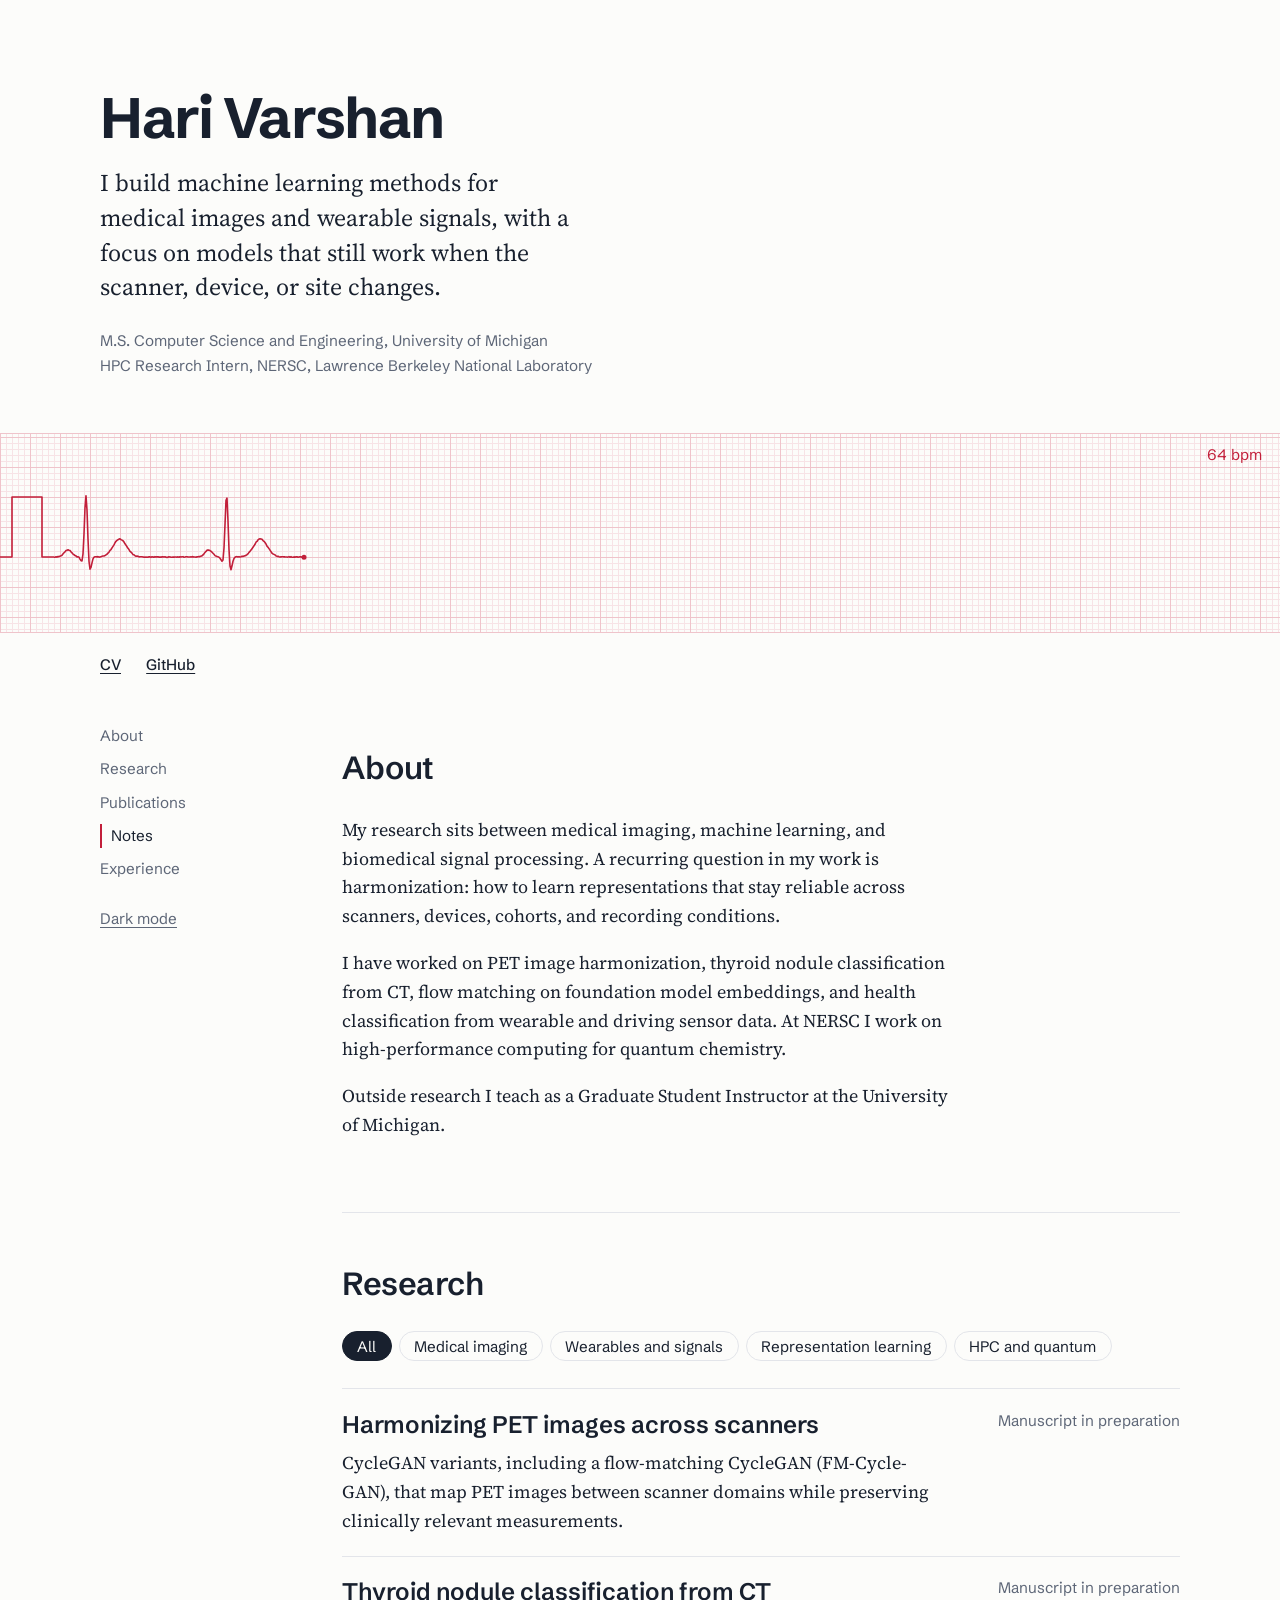
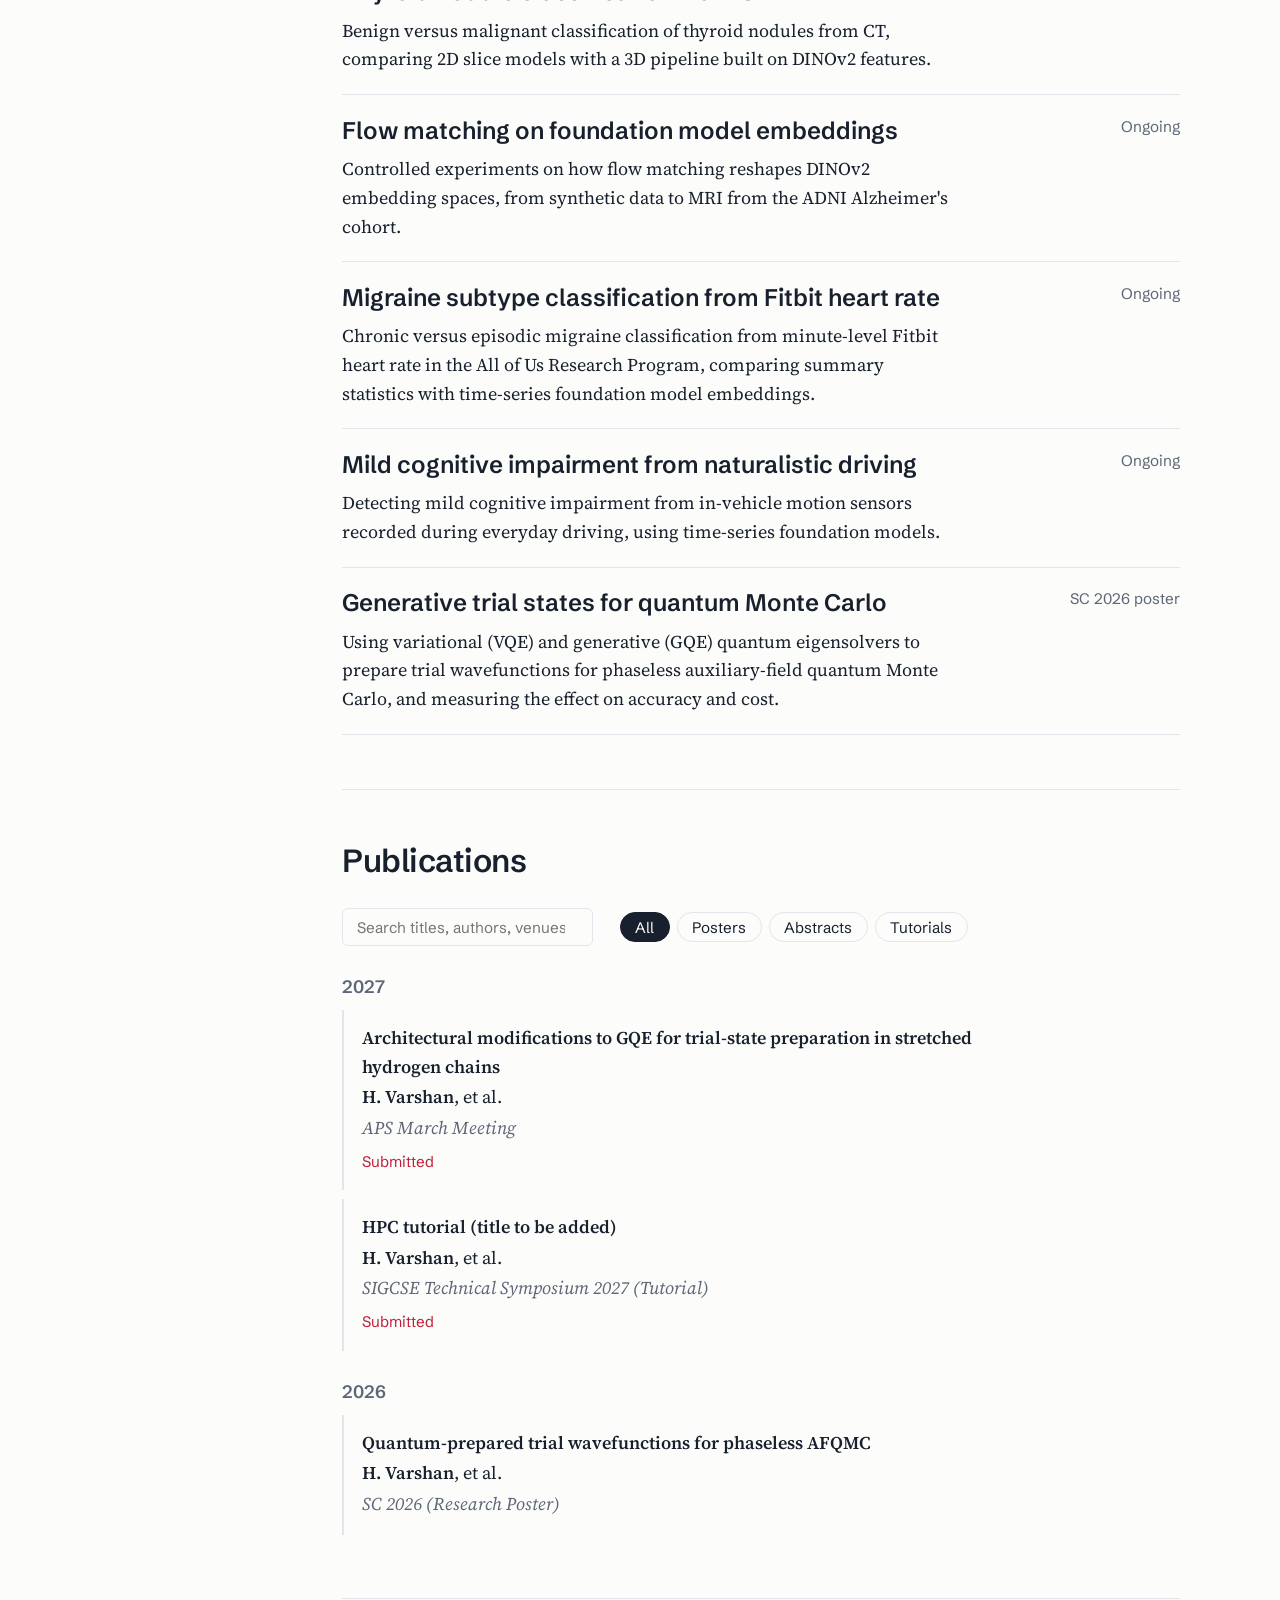
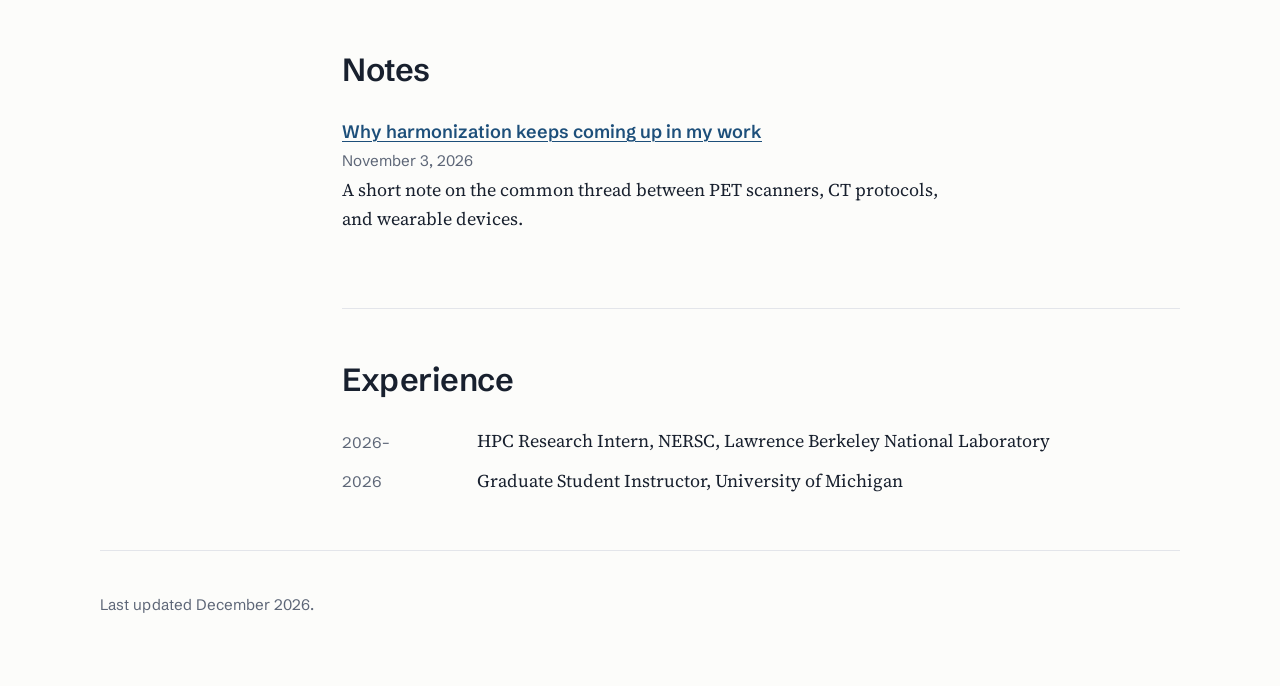
==== index.html @ cac8f606 "Updated the website" ====
<!doctype html>
<html lang="en">
<head>
  <meta charset="utf-8">
  <meta name="viewport" content="width=device-width, initial-scale=1">
  <title>Hari Varshan</title>
  <meta name="description" content="Hari Varshan: machine learning for medical imaging and wearable signals.">
  <meta property="og:title" content="Hari Varshan">
  <meta property="og:description" content="Machine learning for medical imaging and wearable signals.">
  <meta property="og:type" content="website">
  <link rel="icon" href="assets/img/favicon.svg" type="image/svg+xml">
  <link rel="preconnect" href="https://fonts.googleapis.com">
  <link rel="preconnect" href="https://fonts.gstatic.com" crossorigin>
  <link href="https://fonts.googleapis.com/css2?family=Schibsted+Grotesk:wght@400;500;600;700&family=Source+Serif+4:ital,opsz,wght@0,8..60,400;0,8..60,600;1,8..60,400&display=swap" rel="stylesheet">
  <link rel="stylesheet" href="assets/css/style.css">
  <script>
    // Apply saved theme before paint to avoid a flash.
    try { const t = localStorage.getItem("theme"); if (t) document.documentElement.dataset.theme = t; } catch (e) {}
  </script>
</head>
<body>
  <a class="skip" href="#main">Skip to content</a>

  <header class="hero">
    <div class="hero-text wrap">
      <h1 id="name"></h1>
      <p class="tagline" id="tagline"></p>
      <ul class="status" id="status"></ul>
    </div>

    <figure class="strip" aria-label="Animated heart rhythm trace. Move across it to change the rate.">
      <canvas id="ecg"></canvas>
      <figcaption class="strip-readout"><span id="bpm">64</span> bpm</figcaption>
    </figure>

    <nav class="wrap links" id="links" aria-label="Profiles"></nav>
  </header>

  <div class="layout wrap">
    <nav class="toc" aria-label="Sections">
      <ul>
        <li><a href="#about">About</a></li>
        <li><a href="#research">Research</a></li>
        <li><a href="#publications">Publications</a></li>
        <li><a href="#notes">Notes</a></li>
        <li><a href="#experience">Experience</a></li>
      </ul>
      <button class="theme-toggle" id="theme-toggle" type="button">Dark mode</button>
    </nav>

    <main id="main">
      <section id="about">
        <h2>About</h2>
        <div id="about-body" class="prose"></div>
      </section>

      <section id="research">
        <h2>Research</h2>
        <div class="filters" id="theme-filters" role="group" aria-label="Filter projects by theme"></div>
        <ul class="projects" id="projects"></ul>
      </section>

      <section id="publications">
        <h2>Publications</h2>
        <div class="pub-controls">
          <label class="search">
            <span class="visually-hidden">Search publications</span>
            <input type="search" id="pub-search" placeholder="Search titles, authors, venues">
          </label>
          <div class="filters" id="type-filters" role="group" aria-label="Filter by type"></div>
        </div>
        <div id="pubs"></div>
      </section>

      <section id="notes">
        <h2>Notes</h2>
        <ul class="posts" id="posts"></ul>
      </section>

      <section id="experience">
        <h2>Experience</h2>
        <dl class="exp" id="exp"></dl>
      </section>
    </main>
  </div>

  <footer class="wrap foot">
    <p>Last updated <span id="updated"></span>.</p>
  </footer>

  <script src="assets/js/content.js"></script>
  <script src="assets/js/ecg.js"></script>
  <script src="assets/js/main.js"></script>
</body>
</html>
---- assets/css/style.css ----
/* ---------- Tokens ---------- */
:root {
  --paper: #fcfcfa;
  --ink: #18202e;
  --muted: #5d6677;
  --rule: #e3e5ea;
  --grid-minor: #f7e3e6;
  --grid-major: #efc4cb;
  --trace: #c21f3a;
  --link: #1d4f7a;
  --chip-bg: #eef0f4;

  --sans: "Schibsted Grotesk", system-ui, sans-serif;
  --serif: "Source Serif 4", Georgia, serif;

  /* Type scale (perfect fourth, 18px base) */
  --s-1: 0.844rem;
  --s0: 1rem;
  --s1: 1.333rem;
  --s2: 1.777rem;
  --s4: 3.157rem;

  --measure: 68ch;
  color-scheme: light;
}

:root[data-theme="dark"] {
  --paper: #121826;
  --ink: #e6e9f0;
  --muted: #9aa3b5;
  --rule: #273046;
  --grid-minor: #1a2133;
  --grid-major: #2a3450;
  --trace: #ff6b81;
  --link: #8ec5ff;
  --chip-bg: #1e2638;
  color-scheme: dark;
}

@media (prefers-color-scheme: dark) {
  :root:not([data-theme="light"]) {
    --paper: #121826;
    --ink: #e6e9f0;
    --muted: #9aa3b5;
    --rule: #273046;
    --grid-minor: #1a2133;
    --grid-major: #2a3450;
    --trace: #ff6b81;
    --link: #8ec5ff;
    --chip-bg: #1e2638;
    color-scheme: dark;
  }
}

/* ---------- Base ---------- */
*, *::before, *::after { box-sizing: border-box; }
html { font-size: 112.5%; scroll-behavior: smooth; }
@media (prefers-reduced-motion: reduce) { html { scroll-behavior: auto; } }

body {
  margin: 0;
  background: var(--paper);
  color: var(--ink);
  font-family: var(--serif);
  line-height: 1.6;
  -webkit-font-smoothing: antialiased;
}

h1, h2, h3, button, input, .toc, .filters, .meta, .status, .links, .strip-readout, .exp dt, .foot {
  font-family: var(--sans);
}

a { color: var(--link); text-underline-offset: 0.18em; text-decoration-thickness: 1px; }
a:hover { text-decoration-thickness: 2px; }

:focus-visible { outline: 2px solid var(--trace); outline-offset: 3px; border-radius: 2px; }

.wrap { width: min(1080px, 100% - 2.5rem); margin-inline: auto; }

.skip {
  position: absolute; left: -999px; top: 0.5rem;
  background: var(--ink); color: var(--paper); padding: 0.4rem 0.8rem; z-index: 10;
}
.skip:focus { left: 0.5rem; }

.visually-hidden {
  position: absolute; width: 1px; height: 1px; overflow: hidden; clip: rect(0 0 0 0); white-space: nowrap;
}

/* ---------- Hero ---------- */
.hero { padding-top: clamp(2.5rem, 8vw, 5rem); }

.hero h1 {
  font-size: clamp(2.4rem, 7vw, var(--s4));
  font-weight: 700;
  letter-spacing: -0.025em;
  line-height: 1.02;
  margin: 0 0 1rem;
}

.tagline {
  font-size: var(--s1);
  line-height: 1.45;
  max-width: 40ch;
  margin: 0 0 1.25rem;
}

.status {
  list-style: none; padding: 0; margin: 0;
  color: var(--muted); font-size: var(--s-1); line-height: 1.7;
}

.strip {
  position: relative;
  margin: clamp(2rem, 5vw, 3rem) 0 0;
  height: clamp(140px, 22vw, 200px);
  border-block: 1px solid var(--grid-major);
  cursor: ew-resize;
  touch-action: pan-y;
}
.strip canvas { display: block; width: 100%; height: 100%; }

.strip-readout {
  position: absolute; right: 1rem; top: 0.5rem;
  font-size: var(--s-1); color: var(--trace);
  font-variant-numeric: tabular-nums;
}

.links {
  display: flex; flex-wrap: wrap; gap: 0.4rem 1.4rem;
  padding-block: 1.1rem;
  font-size: var(--s-1);
}
.links a { color: var(--ink); font-weight: 500; }

/* ---------- Layout ---------- */
.layout {
  display: grid;
  grid-template-columns: 1fr;
  gap: 2rem;
  padding-top: 1.5rem;
}

@media (min-width: 960px) {
  .layout { grid-template-columns: 170px minmax(0, 1fr); gap: 4rem; }
}

.toc { font-size: var(--s-1); }
.toc ul { list-style: none; padding: 0; margin: 0; display: flex; flex-wrap: wrap; gap: 0.3rem 1.1rem; }
.toc a { color: var(--muted); text-decoration: none; }
.toc a:hover, .toc a[aria-current="true"] { color: var(--ink); }
.toc a[aria-current="true"] { box-shadow: inset 2px 0 0 var(--trace); padding-left: 0.6rem; }

@media (min-width: 960px) {
  .toc { position: sticky; top: 2rem; align-self: start; }
  .toc ul { flex-direction: column; gap: 0.5rem; }
  .toc a { display: block; transition: padding 0.15s; }
}

.theme-toggle {
  margin-top: 1.5rem;
  background: none; border: 0; padding: 0;
  color: var(--muted); font-size: var(--s-1); cursor: pointer;
  text-decoration: underline; text-underline-offset: 0.18em;
}
.theme-toggle:hover { color: var(--ink); }

main { min-width: 0; }

section { padding-block: 1rem 3rem; scroll-margin-top: 1.5rem; }
section + section { border-top: 1px solid var(--rule); padding-top: 2.5rem; }

h2 {
  font-size: var(--s2);
  font-weight: 600;
  letter-spacing: -0.015em;
  margin: 0 0 1.25rem;
}

.prose p { max-width: var(--measure); margin: 0 0 1rem; }

/* ---------- Filters ---------- */
.filters { display: flex; flex-wrap: wrap; gap: 0.4rem; margin-bottom: 1.5rem; }

.filters button {
  font-size: var(--s-1);
  border: 1px solid var(--rule);
  background: transparent;
  color: var(--ink);
  padding: 0.25rem 0.8rem;
  border-radius: 999px;
  cursor: pointer;
}
.filters button[aria-pressed="true"] { background: var(--ink); color: var(--paper); border-color: var(--ink); }
.filters button:hover:not([aria-pressed="true"]) { border-color: var(--muted); }

/* ---------- Projects ---------- */
.projects { list-style: none; padding: 0; margin: 0; }
.projects li { border-top: 1px solid var(--rule); }
.projects li:last-child { border-bottom: 1px solid var(--rule); }
.projects li[hidden] { display: none; }

.project-head {
  all: unset; box-sizing: border-box;
  display: grid; grid-template-columns: 1fr auto; gap: 0.2rem 1.5rem;
  width: 100%; padding: 1.1rem 0; cursor: pointer;
}
.project-head:focus-visible { outline: 2px solid var(--trace); outline-offset: 2px; }
.project-head h3 { font-size: var(--s1); font-weight: 600; margin: 0; line-height: 1.3; }
.project-head .meta { grid-column: 2; grid-row: 1; white-space: nowrap; }
.project-head p { grid-column: 1 / -1; margin: 0.3rem 0 0; max-width: var(--measure); font-family: var(--serif); }

.project-more { padding: 0 0 1.25rem; max-width: var(--measure); color: var(--muted); }
.project-more[hidden] { display: none; }
.project-more p { margin: 0 0 0.5rem; }

.expand-hint { font-family: var(--sans); font-size: var(--s-1); color: var(--muted); }

.meta { font-size: var(--s-1); color: var(--muted); }

@media (max-width: 600px) {
  .project-head { grid-template-columns: 1fr; }
  .project-head .meta { grid-column: 1; grid-row: auto; }
}

/* ---------- Publications ---------- */
.pub-controls { display: flex; flex-wrap: wrap; gap: 1rem 1.5rem; align-items: center; margin-bottom: 1.5rem; }
.pub-controls .filters { margin: 0; }

.search input {
  font-size: var(--s-1);
  width: min(320px, 100%);
  padding: 0.45rem 0.75rem;
  border: 1px solid var(--rule);
  border-radius: 6px;
  background: transparent;
  color: var(--ink);
}

.pub-year { font-size: var(--s0); font-weight: 600; color: var(--muted); margin: 1.5rem 0 0.5rem; }
.pub-year:first-child { margin-top: 0; }

.pub-list { list-style: none; padding: 0; margin: 0; }
.pub { padding: 0.75rem 0 0.9rem 1rem; border-left: 2px solid var(--rule); margin-bottom: 0.5rem; }
.pub[data-type="paper"], .pub[data-type="preprint"] { border-left-color: var(--trace); }

.pub-title { font-weight: 600; margin: 0; max-width: var(--measure); }
.pub-authors { margin: 0.1rem 0 0; max-width: var(--measure); }
.pub-authors strong { font-weight: 600; }
.pub-venue { margin: 0.1rem 0 0; font-style: italic; color: var(--muted); }

.pub-actions { display: flex; flex-wrap: wrap; gap: 0.3rem 1rem; margin-top: 0.4rem; font-family: var(--sans); font-size: var(--s-1); }
.pub-actions button {
  background: none; border: 0; padding: 0; color: var(--link); cursor: pointer; font: inherit;
  text-decoration: underline; text-underline-offset: 0.18em; text-decoration-thickness: 1px;
}
.tag { color: var(--trace); }

.pub-panel { margin-top: 0.6rem; max-width: var(--measure); }
.pub-panel[hidden] { display: none; }
.pub-panel pre {
  font-size: 0.75rem; line-height: 1.5;
  background: var(--chip-bg); padding: 0.8rem 1rem; border-radius: 6px;
  overflow-x: auto; margin: 0 0 0.4rem;
}

.empty { color: var(--muted); font-style: italic; }

/* ---------- Notes ---------- */
.posts { list-style: none; padding: 0; margin: 0; }
.posts li { margin-bottom: 1.1rem; max-width: var(--measure); }
.posts a { font-family: var(--sans); font-weight: 600; font-size: var(--s0); }
.posts p { margin: 0.15rem 0 0; }

/* ---------- Experience ---------- */
.exp { display: grid; grid-template-columns: 6.5rem 1fr; gap: 0.6rem 1rem; margin: 0; }
.exp dt { color: var(--muted); font-size: var(--s-1); padding-top: 0.2rem; font-variant-numeric: tabular-nums; }
.exp dd { margin: 0; }

/* ---------- Footer ---------- */
.foot { border-top: 1px solid var(--rule); padding-block: 1.5rem 3rem; color: var(--muted); font-size: var(--s-1); }

/* ---------- Post page ---------- */
.post-page { padding-block: 3rem 4rem; }
.post-page .back { font-family: var(--sans); font-size: var(--s-1); }
.post-page h1 { font-size: clamp(2rem, 5vw, 2.6rem); letter-spacing: -0.02em; line-height: 1.1; margin: 1.5rem 0 0.4rem; max-width: 24ch; }
.post-body { max-width: var(--measure); margin-top: 2rem; }
.post-body h2 { font-size: var(--s1); margin-top: 2.2rem; }
.post-body img { max-width: 100%; height: auto; }
.post-body pre { background: var(--chip-bg); padding: 1rem; border-radius: 6px; overflow-x: auto; font-size: 0.8rem; }
.post-body code { font-size: 0.88em; }
.post-body blockquote { margin: 1.5rem 0; padding-left: 1rem; border-left: 2px solid var(--trace); color: var(--muted); }
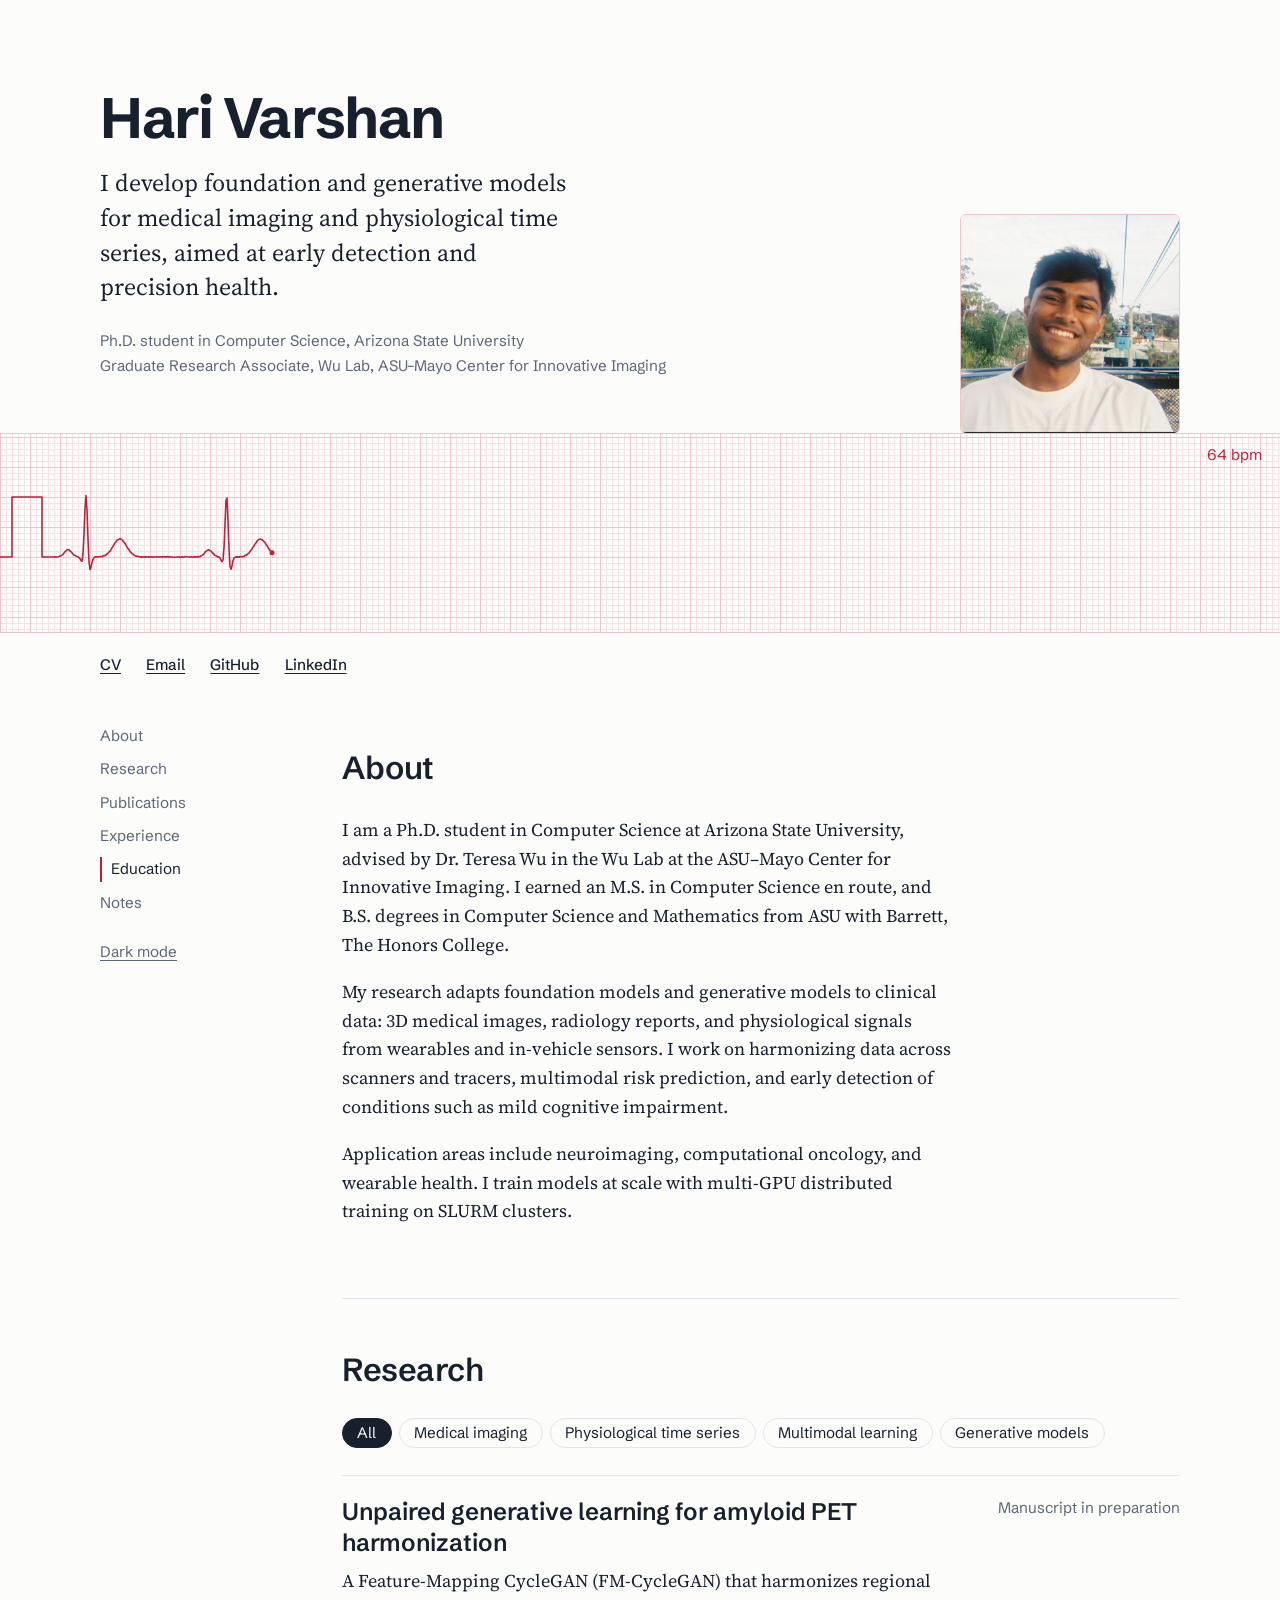
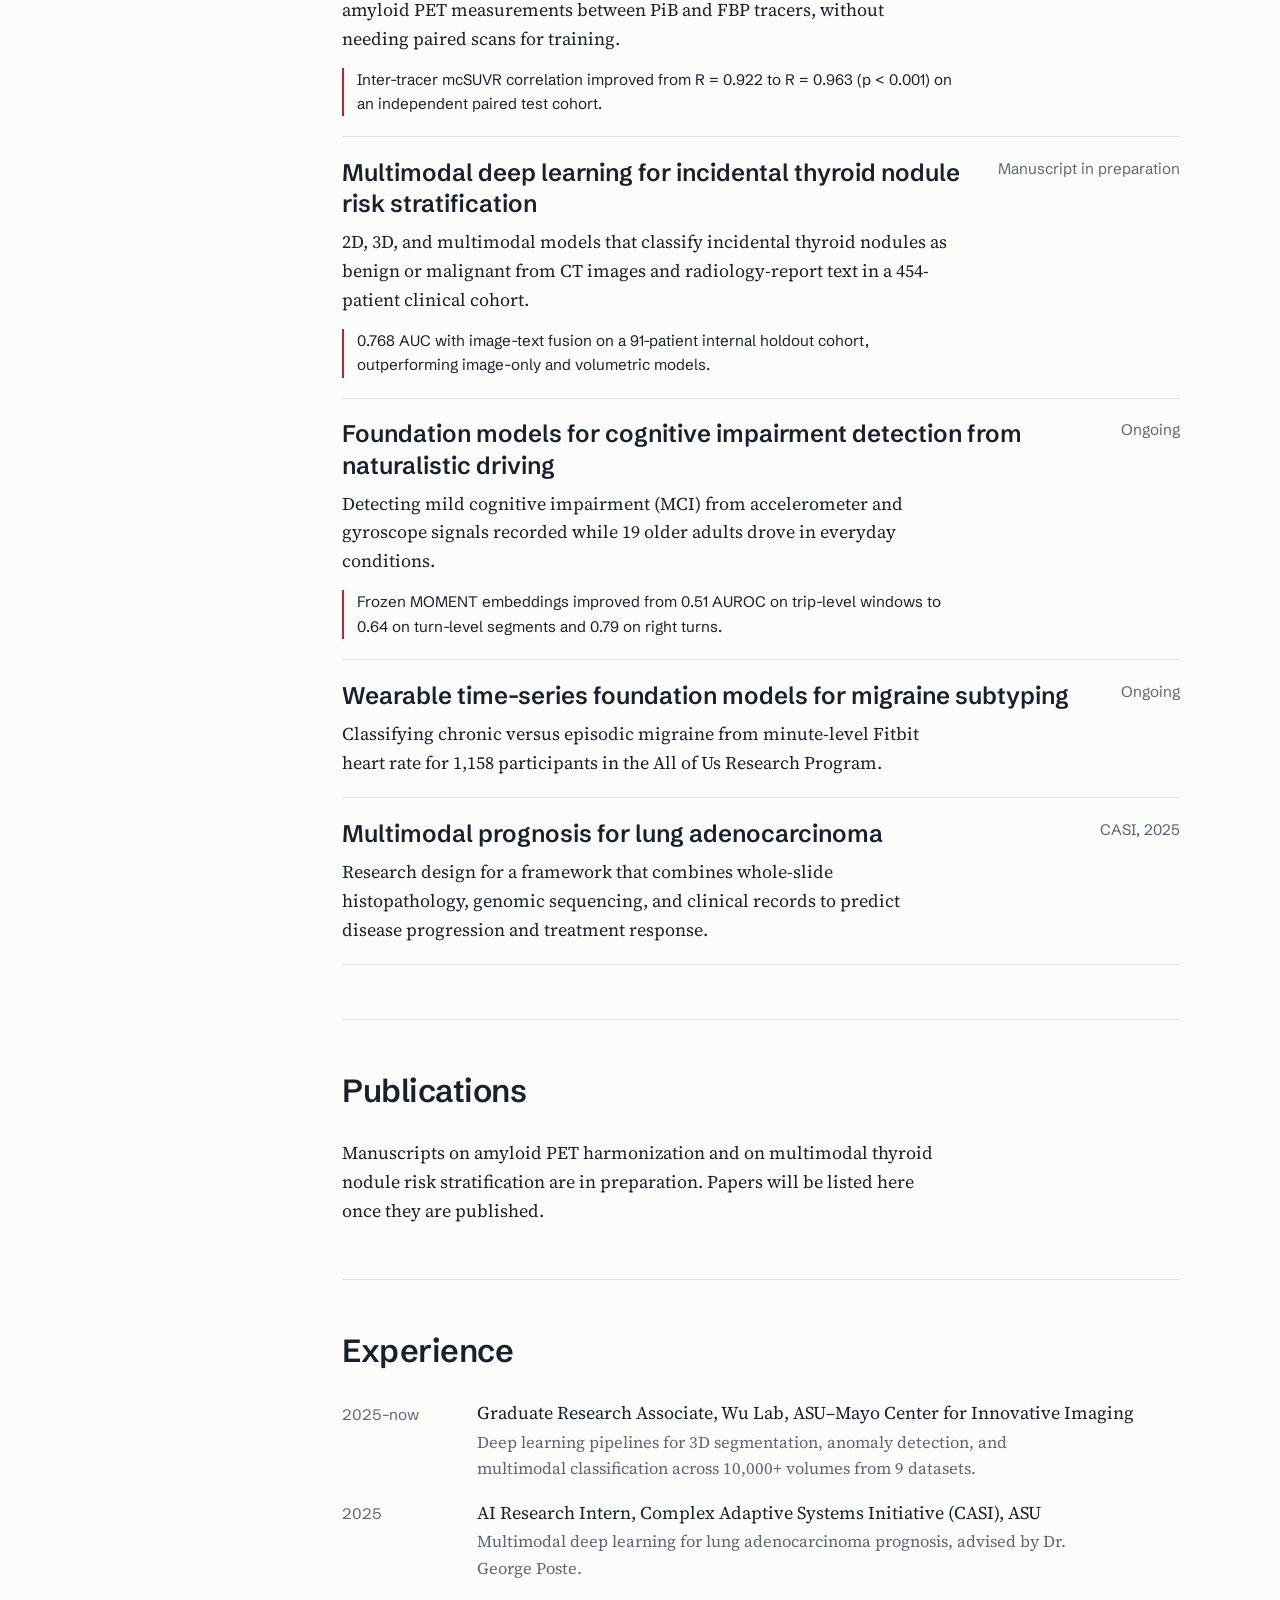
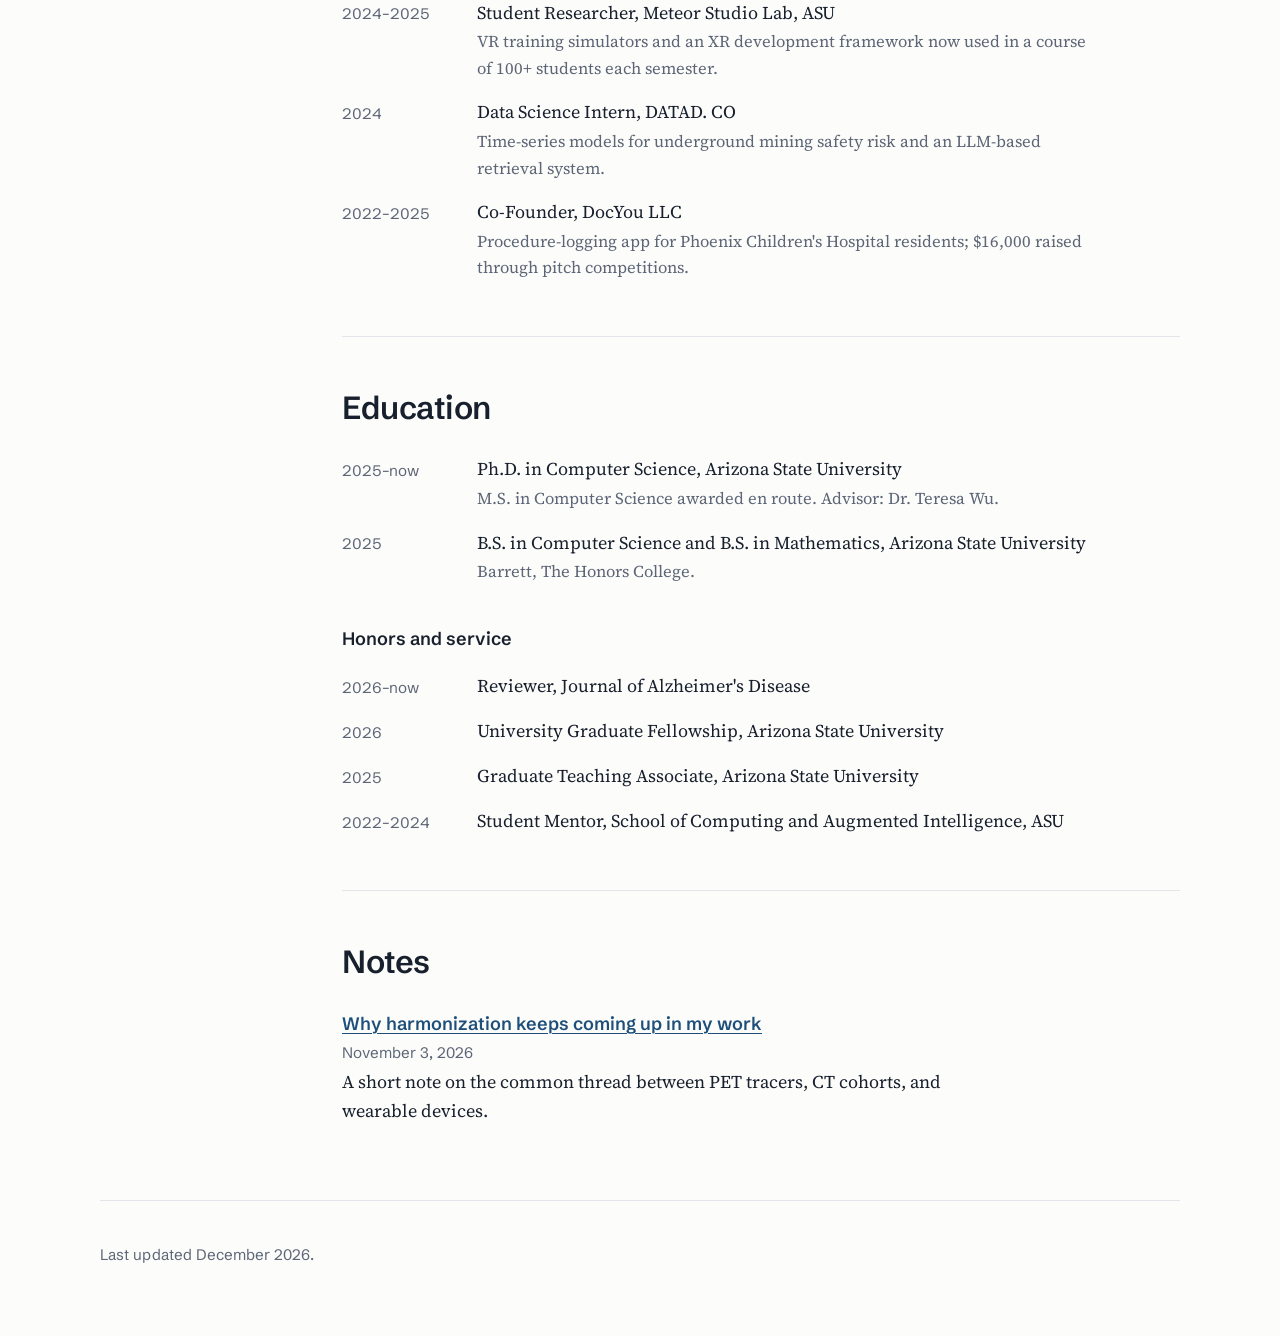
==== commit 7f99484c: "updated the website" ====
--- a/index.html
+++ b/index.html
@@ -4,9 +4,11 @@
   <meta charset="utf-8">
   <meta name="viewport" content="width=device-width, initial-scale=1">
   <title>Hari Varshan</title>
-  <meta name="description" content="Hari Varshan: machine learning for medical imaging and wearable signals.">
+  <meta name="description" content="Hari Varshan, Ph.D. student at Arizona State University: foundation and generative models for medical imaging and physiological time series.">
+  <link rel="canonical" href="https://harivarshan18.github.io/">
   <meta property="og:title" content="Hari Varshan">
-  <meta property="og:description" content="Machine learning for medical imaging and wearable signals.">
+  <meta property="og:description" content="Foundation and generative models for medical imaging and physiological time series.">
+  <meta property="og:image" content="https://harivarshan18.github.io/assets/img/hari.jpg">
   <meta property="og:type" content="website">
   <link rel="icon" href="assets/img/favicon.svg" type="image/svg+xml">
   <link rel="preconnect" href="https://fonts.googleapis.com">
@@ -22,10 +24,13 @@
   <a class="skip" href="#main">Skip to content</a>
 
   <header class="hero">
-    <div class="hero-text wrap">
-      <h1 id="name"></h1>
-      <p class="tagline" id="tagline"></p>
-      <ul class="status" id="status"></ul>
+    <div class="hero-top wrap">
+      <div class="hero-text">
+        <h1 id="name"></h1>
+        <p class="tagline" id="tagline"></p>
+        <ul class="status" id="status"></ul>
+      </div>
+      <img class="portrait" id="portrait" alt="Hari Varshan" width="640" height="640">
     </div>
 
     <figure class="strip" aria-label="Animated heart rhythm trace. Move across it to change the rate.">
@@ -42,8 +47,9 @@
         <li><a href="#about">About</a></li>
         <li><a href="#research">Research</a></li>
         <li><a href="#publications">Publications</a></li>
+        <li><a href="#experience">Experience</a></li>
+        <li><a href="#education">Education</a></li>
         <li><a href="#notes">Notes</a></li>
-        <li><a href="#experience">Experience</a></li>
       </ul>
       <button class="theme-toggle" id="theme-toggle" type="button">Dark mode</button>
     </nav>
@@ -72,14 +78,21 @@
         <div id="pubs"></div>
       </section>
 
+      <section id="experience">
+        <h2>Experience</h2>
+        <dl class="exp" id="exp"></dl>
+      </section>
+
+      <section id="education">
+        <h2>Education</h2>
+        <dl class="exp" id="edu"></dl>
+        <h3 class="sub">Honors and service</h3>
+        <dl class="exp" id="honors"></dl>
+      </section>
+
       <section id="notes">
         <h2>Notes</h2>
         <ul class="posts" id="posts"></ul>
-      </section>
-
-      <section id="experience">
-        <h2>Experience</h2>
-        <dl class="exp" id="exp"></dl>
       </section>
     </main>
   </div>
--- a/assets/css/style.css
+++ b/assets/css/style.css
@@ -136,7 +136,7 @@
 /* ---------- Layout ---------- */
 .layout {
   display: grid;
-  grid-template-columns: 1fr;
+  grid-template-columns: minmax(0, 1fr);
   gap: 2rem;
   padding-top: 1.5rem;
 }
@@ -145,7 +145,7 @@
   .layout { grid-template-columns: 170px minmax(0, 1fr); gap: 4rem; }
 }
 
-.toc { font-size: var(--s-1); }
+.toc { font-size: var(--s-1); min-width: 0; }
 .toc ul { list-style: none; padding: 0; margin: 0; display: flex; flex-wrap: wrap; gap: 0.3rem 1.1rem; }
 .toc a { color: var(--muted); text-decoration: none; }
 .toc a:hover, .toc a[aria-current="true"] { color: var(--ink); }
@@ -290,3 +290,74 @@
 .post-body pre { background: var(--chip-bg); padding: 1rem; border-radius: 6px; overflow-x: auto; font-size: 0.8rem; }
 .post-body code { font-size: 0.88em; }
 .post-body blockquote { margin: 1.5rem 0; padding-left: 1rem; border-left: 2px solid var(--trace); color: var(--muted); }
+
+/* ---------- v2: portrait, results, timelines ---------- */
+.hero-top {
+  display: grid;
+  grid-template-columns: minmax(0, 1fr) auto;
+  gap: 2rem 3rem;
+  align-items: end;
+}
+.portrait {
+  width: clamp(150px, 18vw, 220px);
+  height: auto;
+  aspect-ratio: 1;
+  object-fit: cover;
+  border-radius: 6px;
+  /* sits on the strip's grid like a photo clipped to a chart */
+  margin-bottom: calc(-1 * clamp(2rem, 5vw, 3rem) - 1px);
+  position: relative;
+  z-index: 1;
+  border: 1px solid var(--grid-major);
+}
+
+.project-head .result {
+  font-family: var(--sans);
+  font-size: var(--s-1);
+  color: var(--ink);
+  padding-left: 0.7rem;
+  border-left: 2px solid var(--trace);
+  margin-top: 0.6rem;
+}
+
+.in-prep { max-width: var(--measure); margin: 0; }
+
+h3.sub { font-size: var(--s0); font-weight: 600; margin: 2.2rem 0 1rem; }
+
+.exp { grid-template-columns: 6.5rem minmax(0, 1fr); gap: 0.9rem 1rem; }
+.exp-what { display: block; }
+.exp-detail { display: block; color: var(--muted); font-size: 0.92em; margin-top: 0.1rem; max-width: var(--measure); }
+
+/* ---------- Phones ---------- */
+@media (max-width: 640px) {
+  .hero-top { grid-template-columns: 1fr; gap: 1.25rem; }
+  .portrait { order: -1; width: 112px; margin-bottom: 0; }
+  .hero .tagline { font-size: 1.15rem; }
+  .strip { margin-top: 1.75rem; }
+  .strip-readout { right: 0.75rem; }
+
+  .links { gap: 0.4rem 1.2rem; }
+  .links a { padding-block: 0.35rem; }
+
+  /* section menu becomes a sticky, swipeable bar */
+  .layout { padding-top: 0; gap: 1rem; }
+  .toc {
+    position: sticky; top: 0; z-index: 5;
+    margin-inline: -1.25rem; padding: 0 1.25rem;
+    background: var(--paper);
+    border-bottom: 1px solid var(--rule);
+    display: flex; align-items: center; gap: 1rem;
+  }
+  .toc ul { flex-wrap: nowrap; overflow-x: auto; gap: 1.1rem; scrollbar-width: none; flex: 1; }
+  .toc ul::-webkit-scrollbar { display: none; }
+  .toc a { display: block; padding: 0.75rem 0; white-space: nowrap; }
+  .toc a[aria-current="true"] { box-shadow: inset 0 -2px 0 var(--trace); padding-left: 0; }
+  .theme-toggle { margin: 0; white-space: nowrap; padding: 0.75rem 0; }
+
+  section { scroll-margin-top: 3.5rem; }
+  .filters button { padding: 0.45rem 0.9rem; }
+  .project-head h3 { font-size: 1.12rem; }
+  h2 { font-size: 1.55rem; }
+  .exp { grid-template-columns: 1fr; gap: 0.15rem; }
+  .exp dd { margin-bottom: 0.9rem; }
+}
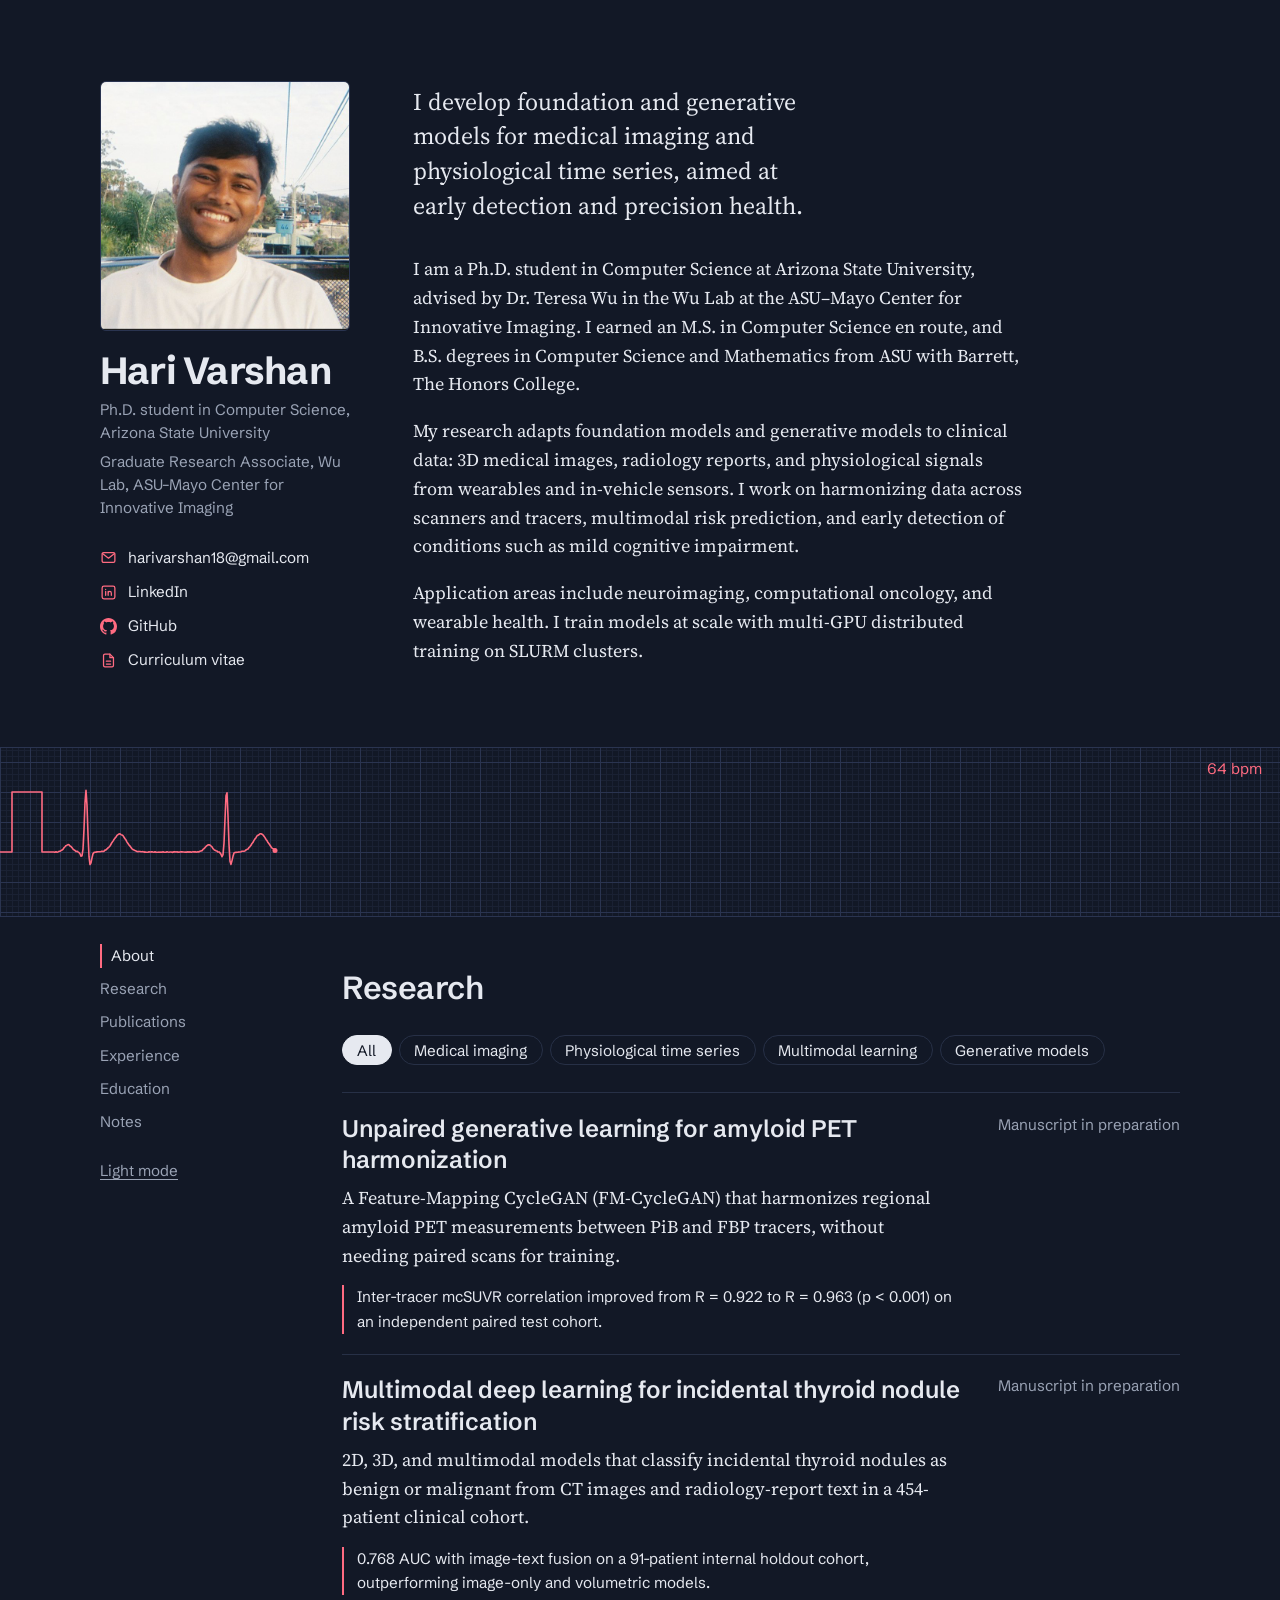
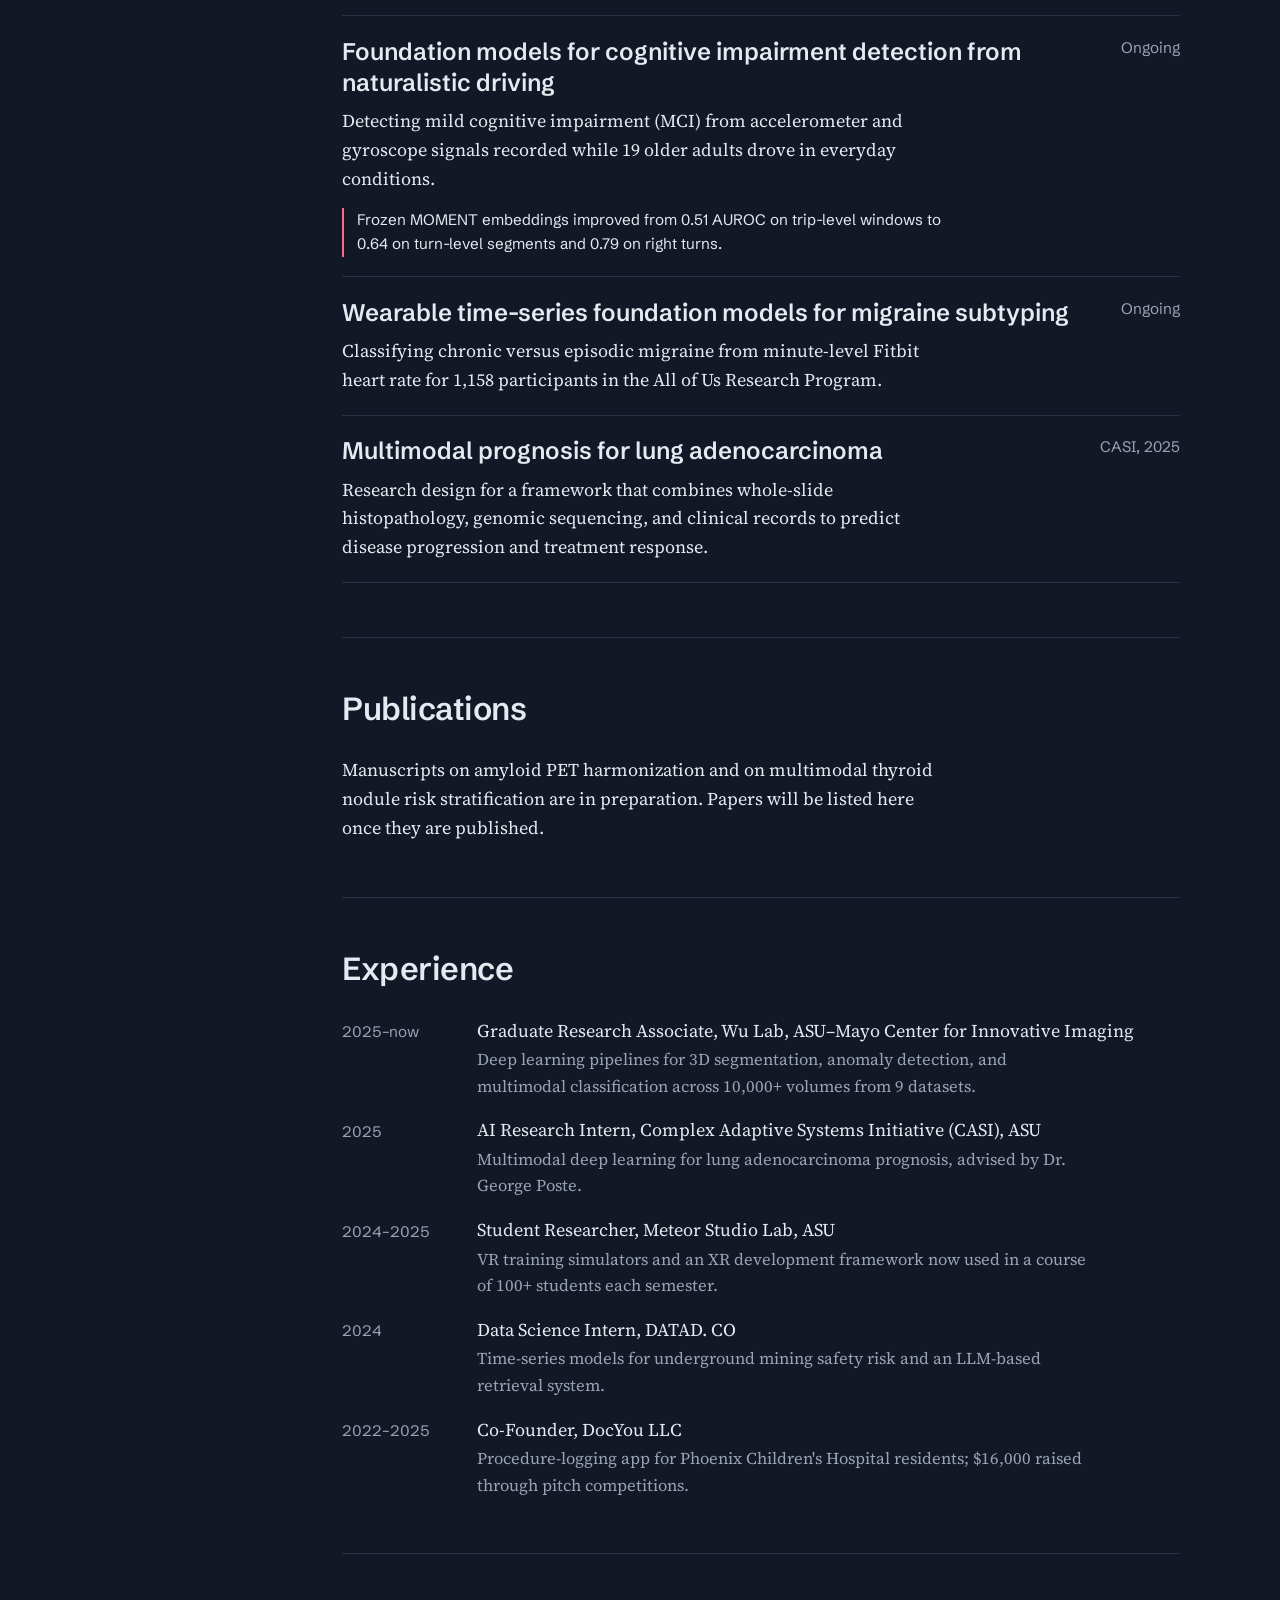
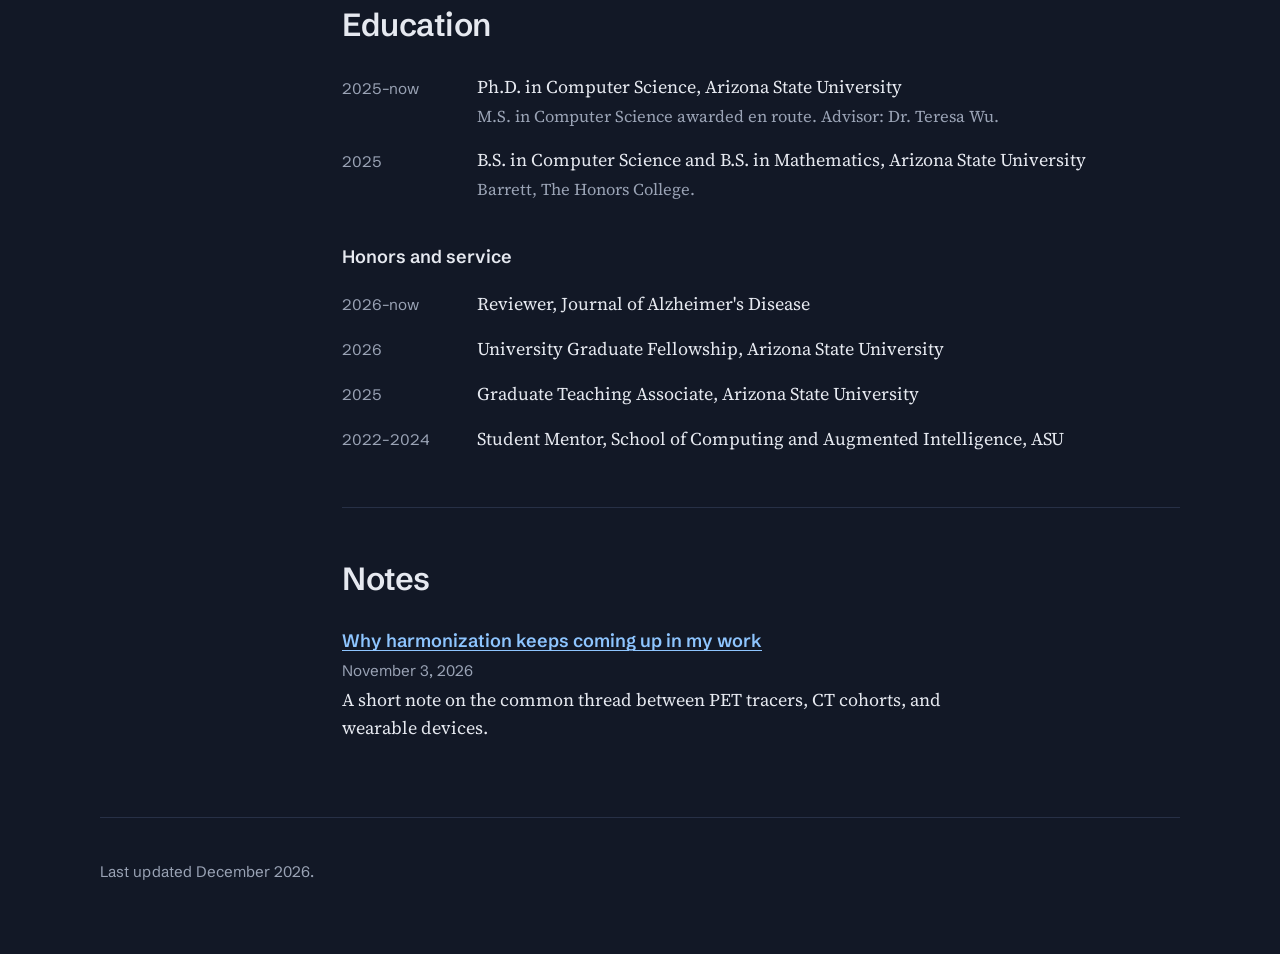
==== commit a1551227: "updated website" ====
--- a/index.html
+++ b/index.html
@@ -2,6 +2,7 @@
 <html lang="en">
 <head>
   <meta charset="utf-8">
+  <meta name="theme-color" content="#121826">
   <meta name="viewport" content="width=device-width, initial-scale=1">
   <title>Hari Varshan</title>
   <meta name="description" content="Hari Varshan, Ph.D. student at Arizona State University: foundation and generative models for medical imaging and physiological time series.">
@@ -17,49 +18,44 @@
   <link rel="stylesheet" href="assets/css/style.css">
   <script>
     // Apply saved theme before paint to avoid a flash.
-    try { const t = localStorage.getItem("theme"); if (t) document.documentElement.dataset.theme = t; } catch (e) {}
+    let t = "dark"; try { t = localStorage.getItem("theme") || "dark"; } catch (e) {} document.documentElement.dataset.theme = t;
   </script>
 </head>
 <body>
   <a class="skip" href="#main">Skip to content</a>
 
-  <header class="hero">
-    <div class="hero-top wrap">
-      <div class="hero-text">
-        <h1 id="name"></h1>
-        <p class="tagline" id="tagline"></p>
-        <ul class="status" id="status"></ul>
-      </div>
+  <header class="intro wrap" id="top">
+    <aside class="id-card">
       <img class="portrait" id="portrait" alt="Hari Varshan" width="640" height="640">
+      <h1 id="name"></h1>
+      <ul class="status" id="status"></ul>
+      <ul class="contact" id="links" aria-label="Contact and profiles"></ul>
+    </aside>
+    <div class="bio">
+      <p class="tagline" id="tagline"></p>
+      <div id="about-body" class="prose"></div>
     </div>
+  </header>
 
-    <figure class="strip" aria-label="Animated heart rhythm trace. Move across it to change the rate.">
-      <canvas id="ecg"></canvas>
-      <figcaption class="strip-readout"><span id="bpm">64</span> bpm</figcaption>
-    </figure>
-
-    <nav class="wrap links" id="links" aria-label="Profiles"></nav>
-  </header>
+  <figure class="strip" aria-label="Animated heart rhythm trace. Move across or tap it to change the rate.">
+    <canvas id="ecg"></canvas>
+    <figcaption class="strip-readout"><span id="bpm">64</span> bpm</figcaption>
+  </figure>
 
   <div class="layout wrap">
     <nav class="toc" aria-label="Sections">
       <ul>
-        <li><a href="#about">About</a></li>
+        <li><a href="#top">About</a></li>
         <li><a href="#research">Research</a></li>
         <li><a href="#publications">Publications</a></li>
         <li><a href="#experience">Experience</a></li>
         <li><a href="#education">Education</a></li>
         <li><a href="#notes">Notes</a></li>
       </ul>
-      <button class="theme-toggle" id="theme-toggle" type="button">Dark mode</button>
+      <button class="theme-toggle" id="theme-toggle" type="button">Light mode</button>
     </nav>
 
     <main id="main">
-      <section id="about">
-        <h2>About</h2>
-        <div id="about-body" class="prose"></div>
-      </section>
-
       <section id="research">
         <h2>Research</h2>
         <div class="filters" id="theme-filters" role="group" aria-label="Filter projects by theme"></div>
--- a/assets/css/style.css
+++ b/assets/css/style.css
@@ -1,5 +1,31 @@
 /* ---------- Tokens ---------- */
+/* Dark is the default; [data-theme="light"] switches to chart-paper white. */
 :root {
+  --paper: #121826;
+  --ink: #e6e9f0;
+  --muted: #9aa3b5;
+  --rule: #273046;
+  --grid-minor: #1a2133;
+  --grid-major: #2a3450;
+  --trace: #ff6b81;
+  --link: #8ec5ff;
+  --chip-bg: #1e2638;
+
+  --sans: "Schibsted Grotesk", system-ui, sans-serif;
+  --serif: "Source Serif 4", Georgia, serif;
+
+  /* Type scale (perfect fourth, 18px base) */
+  --s-1: 0.844rem;
+  --s0: 1rem;
+  --s1: 1.333rem;
+  --s2: 1.777rem;
+  --s4: 3.157rem;
+
+  --measure: 68ch;
+  color-scheme: dark;
+}
+
+:root[data-theme="light"] {
   --paper: #fcfcfa;
   --ink: #18202e;
   --muted: #5d6677;
@@ -9,47 +35,7 @@
   --trace: #c21f3a;
   --link: #1d4f7a;
   --chip-bg: #eef0f4;
-
-  --sans: "Schibsted Grotesk", system-ui, sans-serif;
-  --serif: "Source Serif 4", Georgia, serif;
-
-  /* Type scale (perfect fourth, 18px base) */
-  --s-1: 0.844rem;
-  --s0: 1rem;
-  --s1: 1.333rem;
-  --s2: 1.777rem;
-  --s4: 3.157rem;
-
-  --measure: 68ch;
   color-scheme: light;
-}
-
-:root[data-theme="dark"] {
-  --paper: #121826;
-  --ink: #e6e9f0;
-  --muted: #9aa3b5;
-  --rule: #273046;
-  --grid-minor: #1a2133;
-  --grid-major: #2a3450;
-  --trace: #ff6b81;
-  --link: #8ec5ff;
-  --chip-bg: #1e2638;
-  color-scheme: dark;
-}
-
-@media (prefers-color-scheme: dark) {
-  :root:not([data-theme="light"]) {
-    --paper: #121826;
-    --ink: #e6e9f0;
-    --muted: #9aa3b5;
-    --rule: #273046;
-    --grid-minor: #1a2133;
-    --grid-major: #2a3450;
-    --trace: #ff6b81;
-    --link: #8ec5ff;
-    --chip-bg: #1e2638;
-    color-scheme: dark;
-  }
 }
 
 /* ---------- Base ---------- */
@@ -87,33 +73,65 @@
   position: absolute; width: 1px; height: 1px; overflow: hidden; clip: rect(0 0 0 0); white-space: nowrap;
 }
 
-/* ---------- Hero ---------- */
-.hero { padding-top: clamp(2.5rem, 8vw, 5rem); }
-
-.hero h1 {
-  font-size: clamp(2.4rem, 7vw, var(--s4));
+/* ---------- Intro: photo, name and links left; bio right ---------- */
+.intro {
+  display: grid;
+  grid-template-columns: 250px minmax(0, 1fr);
+  gap: 3.5rem;
+  align-items: start;
+  padding-top: clamp(2.5rem, 7vw, 4.5rem);
+}
+
+.id-card { font-family: var(--sans); }
+
+.portrait {
+  display: block;
+  width: 100%;
+  height: auto;
+  aspect-ratio: 1;
+  object-fit: cover;
+  border-radius: 6px;
+  border: 1px solid var(--grid-major);
+}
+
+.id-card h1 {
+  font-size: 2.1rem;
   font-weight: 700;
-  letter-spacing: -0.025em;
-  line-height: 1.02;
-  margin: 0 0 1rem;
-}
-
+  letter-spacing: -0.02em;
+  line-height: 1.05;
+  margin: 1.1rem 0 0.5rem;
+}
+
+.status {
+  list-style: none; padding: 0; margin: 0;
+  color: var(--muted); font-size: var(--s-1); line-height: 1.5;
+}
+.status li + li { margin-top: 0.35rem; }
+
+.contact { list-style: none; padding: 0; margin: 1.25rem 0 0; font-size: var(--s-1); }
+.contact li + li { margin-top: 0.15rem; }
+.contact a {
+  display: flex; align-items: center; gap: 0.6rem;
+  padding: 0.2rem 0;
+  color: var(--ink); text-decoration: none;
+  overflow-wrap: normal; white-space: nowrap;
+}
+.contact a:hover span { text-decoration: underline; text-underline-offset: 0.18em; }
+.contact svg { width: 17px; height: 17px; flex: none; color: var(--trace); }
+
+.bio { padding-top: 0.2rem; }
 .tagline {
+  font-family: var(--serif);
   font-size: var(--s1);
   line-height: 1.45;
-  max-width: 40ch;
-  margin: 0 0 1.25rem;
-}
-
-.status {
-  list-style: none; padding: 0; margin: 0;
-  color: var(--muted); font-size: var(--s-1); line-height: 1.7;
+  max-width: 34ch;
+  margin: 0 0 1.75rem;
 }
 
 .strip {
   position: relative;
-  margin: clamp(2rem, 5vw, 3rem) 0 0;
-  height: clamp(140px, 22vw, 200px);
+  margin: clamp(2.5rem, 6vw, 3.5rem) 0 0;
+  height: clamp(130px, 18vw, 170px);
   border-block: 1px solid var(--grid-major);
   cursor: ew-resize;
   touch-action: pan-y;
@@ -126,12 +144,9 @@
   font-variant-numeric: tabular-nums;
 }
 
-.links {
-  display: flex; flex-wrap: wrap; gap: 0.4rem 1.4rem;
-  padding-block: 1.1rem;
-  font-size: var(--s-1);
-}
-.links a { color: var(--ink); font-weight: 500; }
+@media (max-width: 900px) and (min-width: 641px) {
+  .intro { grid-template-columns: 232px minmax(0, 1fr); gap: 2.25rem; }
+}
 
 /* ---------- Layout ---------- */
 .layout {
@@ -291,26 +306,7 @@
 .post-body code { font-size: 0.88em; }
 .post-body blockquote { margin: 1.5rem 0; padding-left: 1rem; border-left: 2px solid var(--trace); color: var(--muted); }
 
-/* ---------- v2: portrait, results, timelines ---------- */
-.hero-top {
-  display: grid;
-  grid-template-columns: minmax(0, 1fr) auto;
-  gap: 2rem 3rem;
-  align-items: end;
-}
-.portrait {
-  width: clamp(150px, 18vw, 220px);
-  height: auto;
-  aspect-ratio: 1;
-  object-fit: cover;
-  border-radius: 6px;
-  /* sits on the strip's grid like a photo clipped to a chart */
-  margin-bottom: calc(-1 * clamp(2rem, 5vw, 3rem) - 1px);
-  position: relative;
-  z-index: 1;
-  border: 1px solid var(--grid-major);
-}
-
+/* ---------- Results, timelines ---------- */
 .project-head .result {
   font-family: var(--sans);
   font-size: var(--s-1);
@@ -330,14 +326,16 @@
 
 /* ---------- Phones ---------- */
 @media (max-width: 640px) {
-  .hero-top { grid-template-columns: 1fr; gap: 1.25rem; }
-  .portrait { order: -1; width: 112px; margin-bottom: 0; }
-  .hero .tagline { font-size: 1.15rem; }
-  .strip { margin-top: 1.75rem; }
+  .intro { grid-template-columns: 1fr; gap: 1.75rem; padding-top: 2rem; }
+  .id-card { display: grid; grid-template-columns: 96px 1fr; column-gap: 1rem; align-items: start; }
+  .portrait { grid-row: span 2; }
+  .id-card h1 { margin: 0.1rem 0 0.35rem; font-size: 1.6rem; }
+  .contact { grid-column: 1 / -1; display: flex; flex-wrap: wrap; gap: 0.2rem 1.2rem; }
+  .contact li + li { margin-top: 0; }
+  .contact a { padding: 0.35rem 0; }
+  .tagline { font-size: 1.15rem; }
+  .strip { margin-top: 1.5rem; }
   .strip-readout { right: 0.75rem; }
-
-  .links { gap: 0.4rem 1.2rem; }
-  .links a { padding-block: 0.35rem; }
 
   /* section menu becomes a sticky, swipeable bar */
   .layout { padding-top: 0; gap: 1rem; }
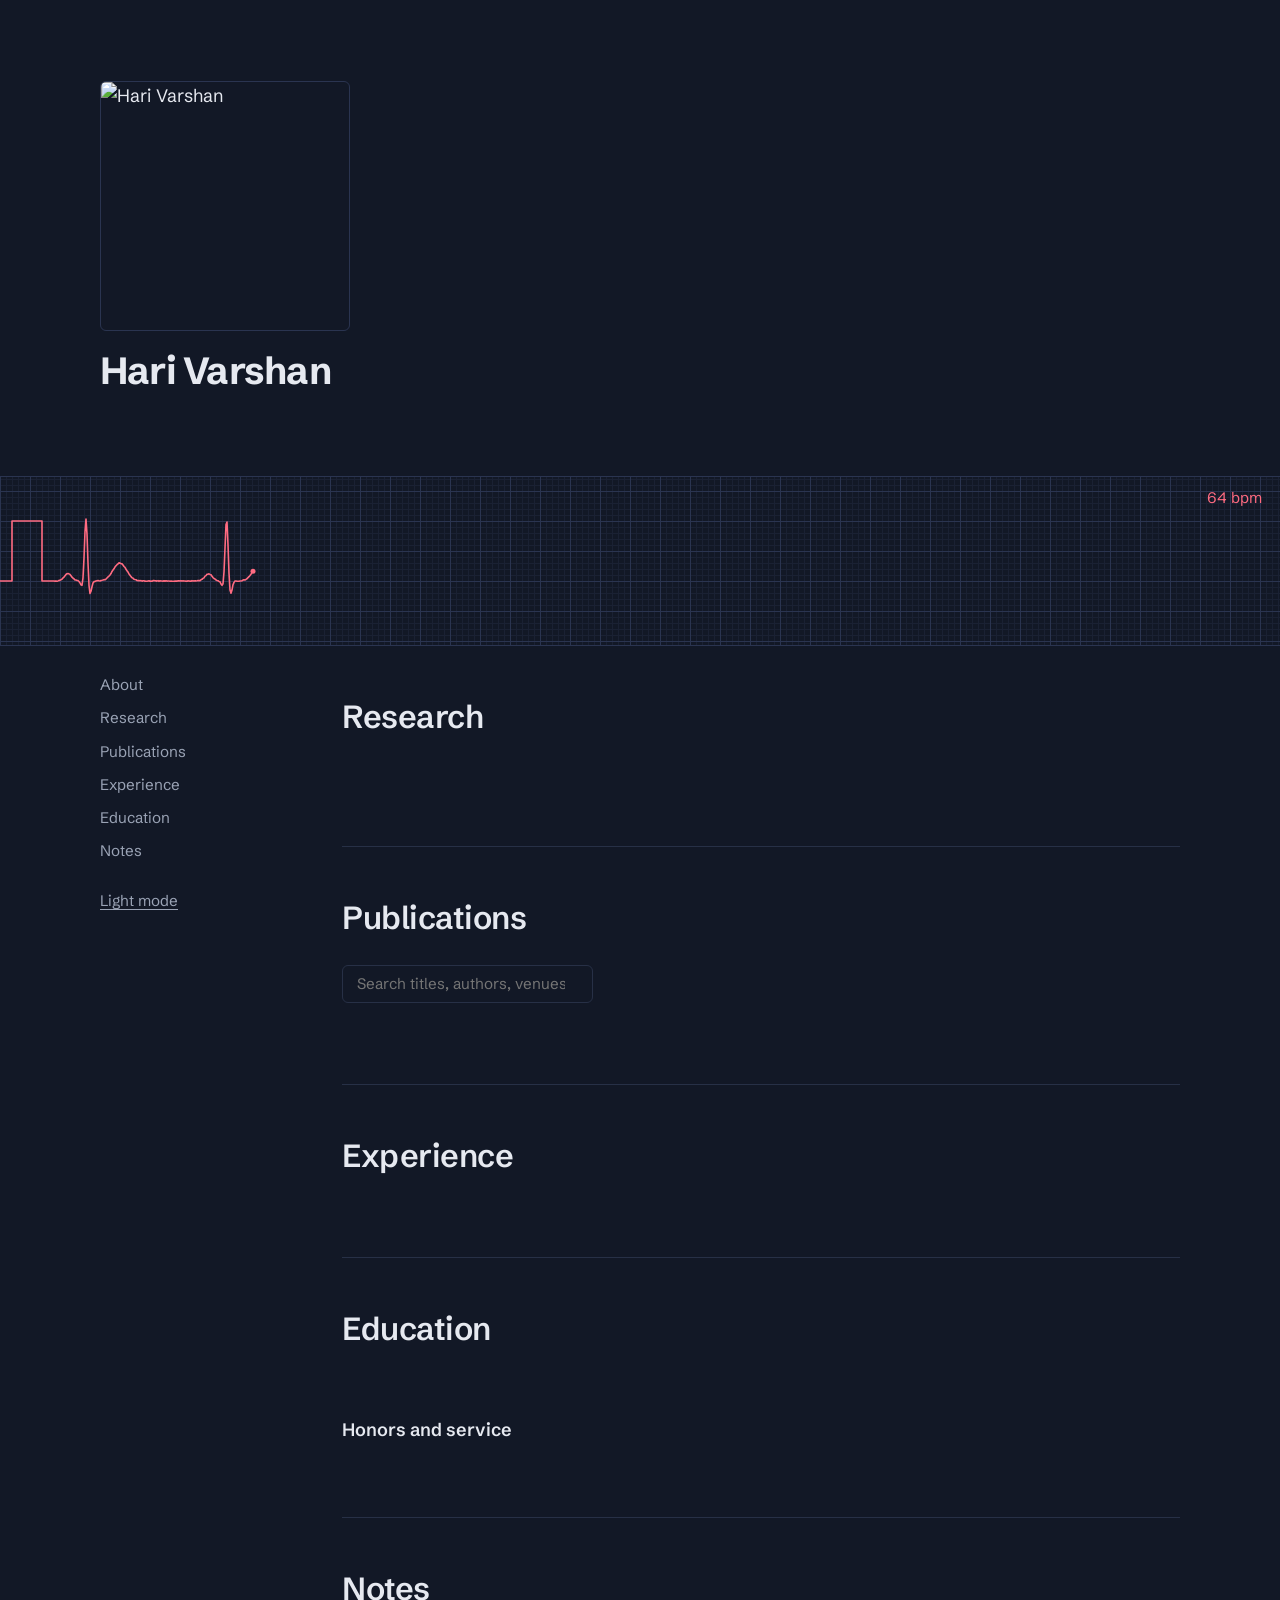
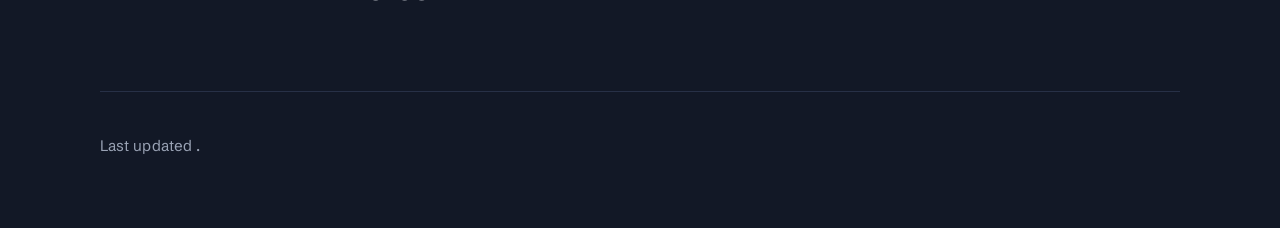
==== commit 400675d1: "Remove bio section from index.html Removed bio section from the header." ====
--- a/index.html
+++ b/index.html
@@ -31,10 +31,6 @@
       <ul class="status" id="status"></ul>
       <ul class="contact" id="links" aria-label="Contact and profiles"></ul>
     </aside>
-    <div class="bio">
-      <p class="tagline" id="tagline"></p>
-      <div id="about-body" class="prose"></div>
-    </div>
   </header>
 
   <figure class="strip" aria-label="Animated heart rhythm trace. Move across or tap it to change the rate.">
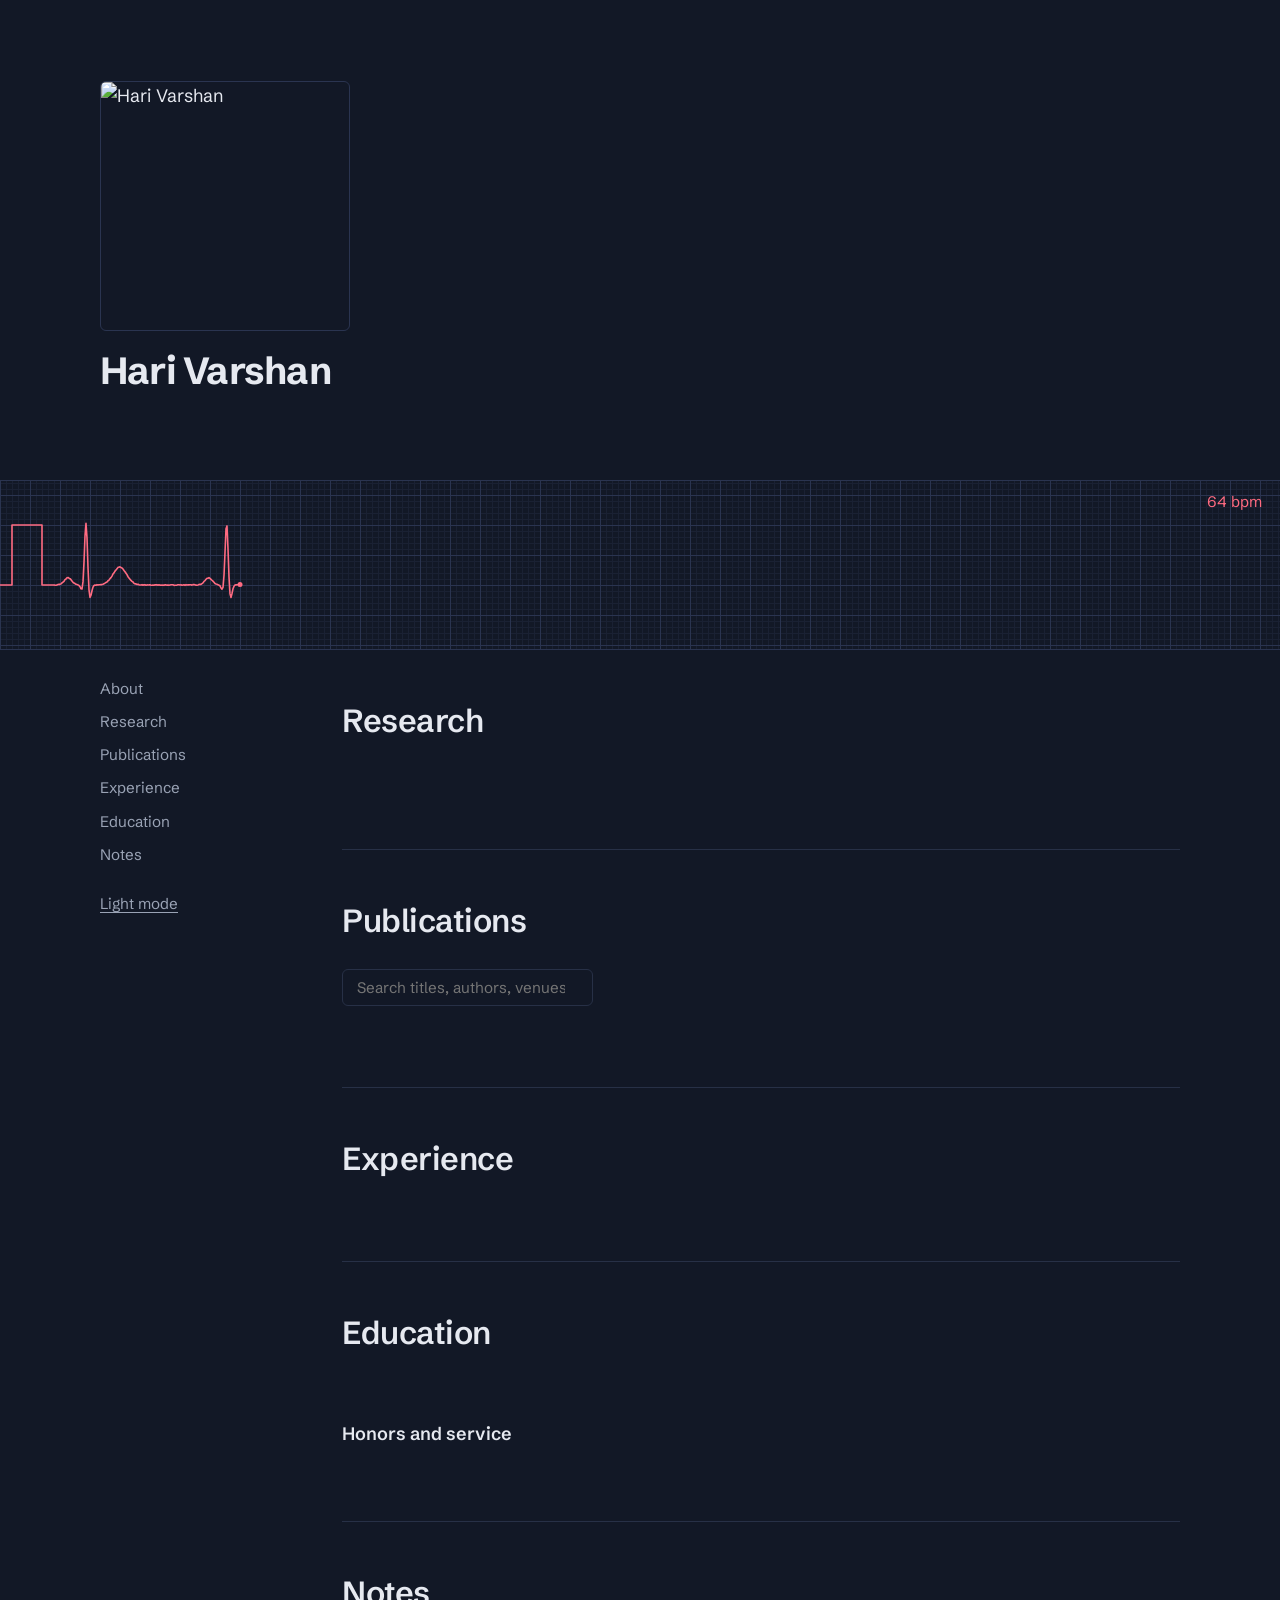
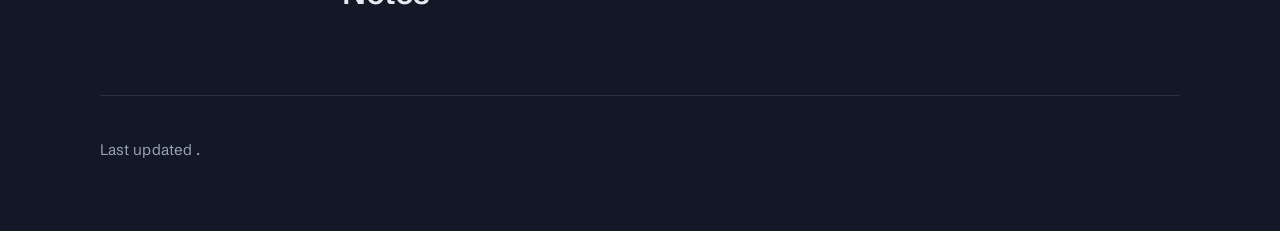
==== commit 71a50edb: "Update index.html" ====
--- a/index.html
+++ b/index.html
@@ -30,6 +30,9 @@
       <h1 id="name"></h1>
       <ul class="status" id="status"></ul>
       <ul class="contact" id="links" aria-label="Contact and profiles"></ul>
+      <div class="bio">
+        <div id="about-body" class="prose"></div>
+      </div>
     </aside>
   </header>
 
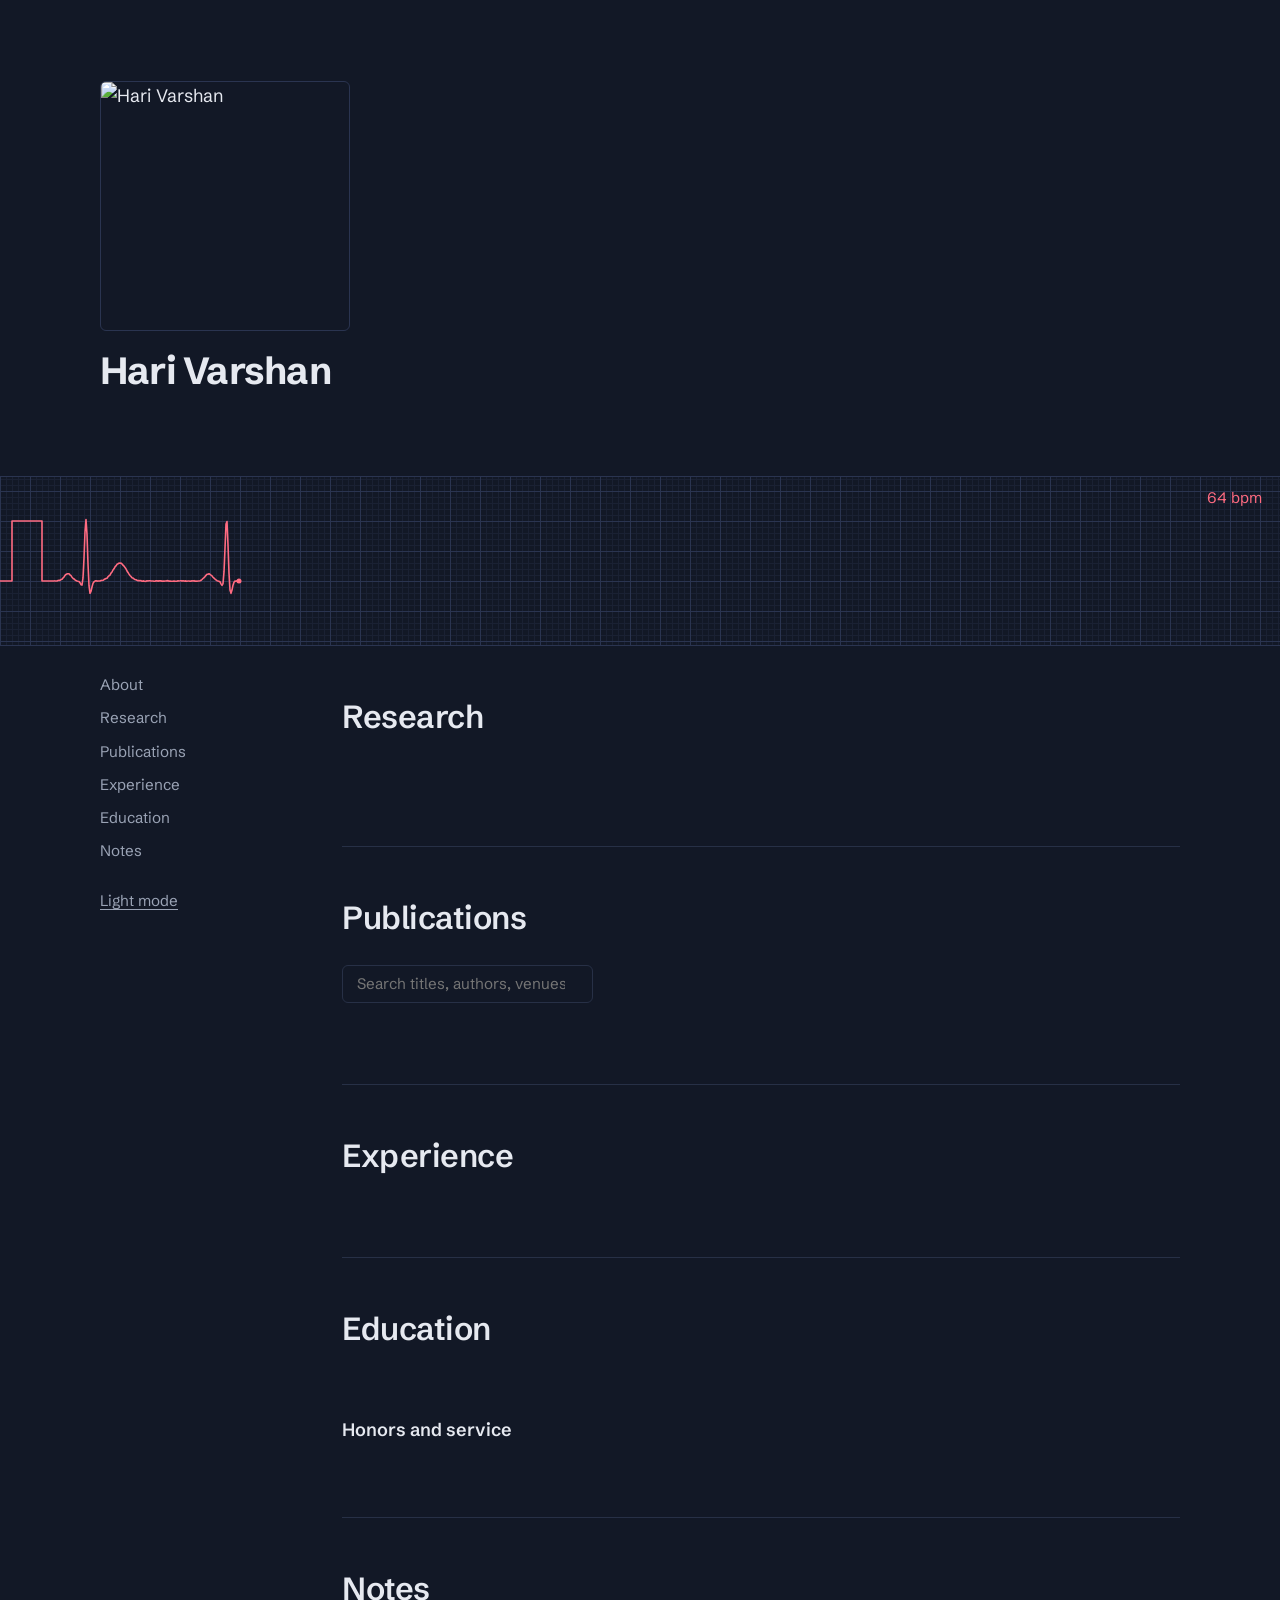
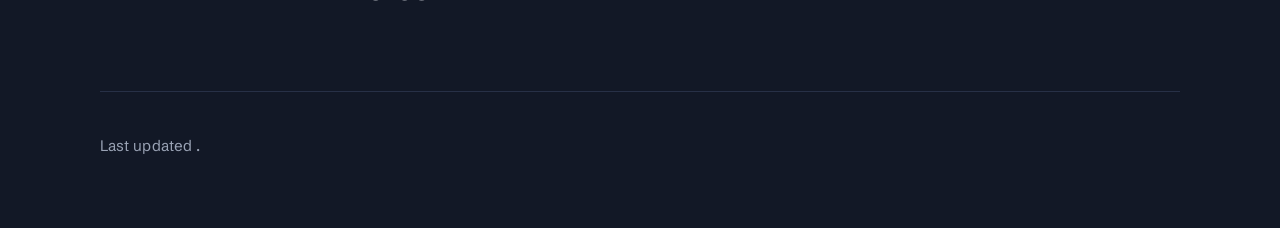
==== commit d4c5e987: "Update index.html" ====
--- a/index.html
+++ b/index.html
@@ -30,10 +30,10 @@
       <h1 id="name"></h1>
       <ul class="status" id="status"></ul>
       <ul class="contact" id="links" aria-label="Contact and profiles"></ul>
-      <div class="bio">
-        <div id="about-body" class="prose"></div>
-      </div>
     </aside>
+    <div class="bio">
+      <div id="about-body" class="prose"></div>
+    </div>
   </header>
 
   <figure class="strip" aria-label="Animated heart rhythm trace. Move across or tap it to change the rate.">
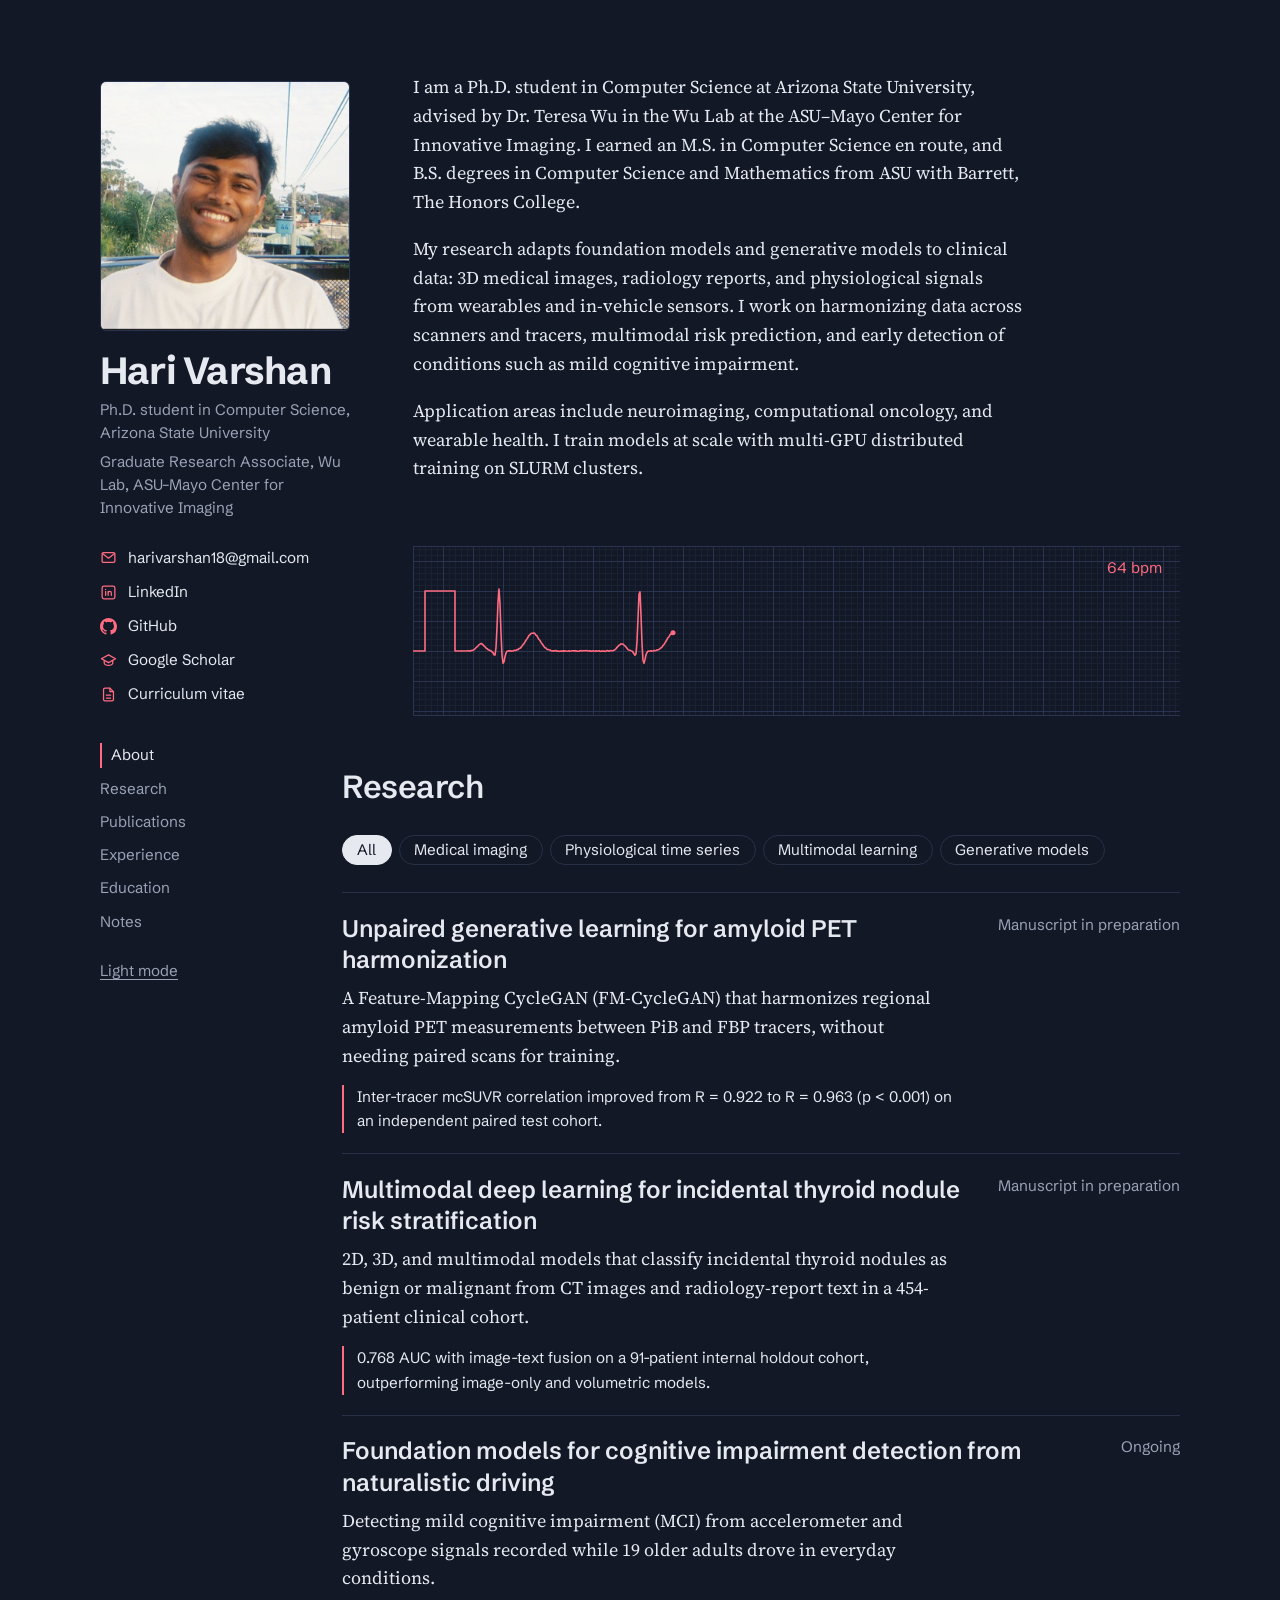
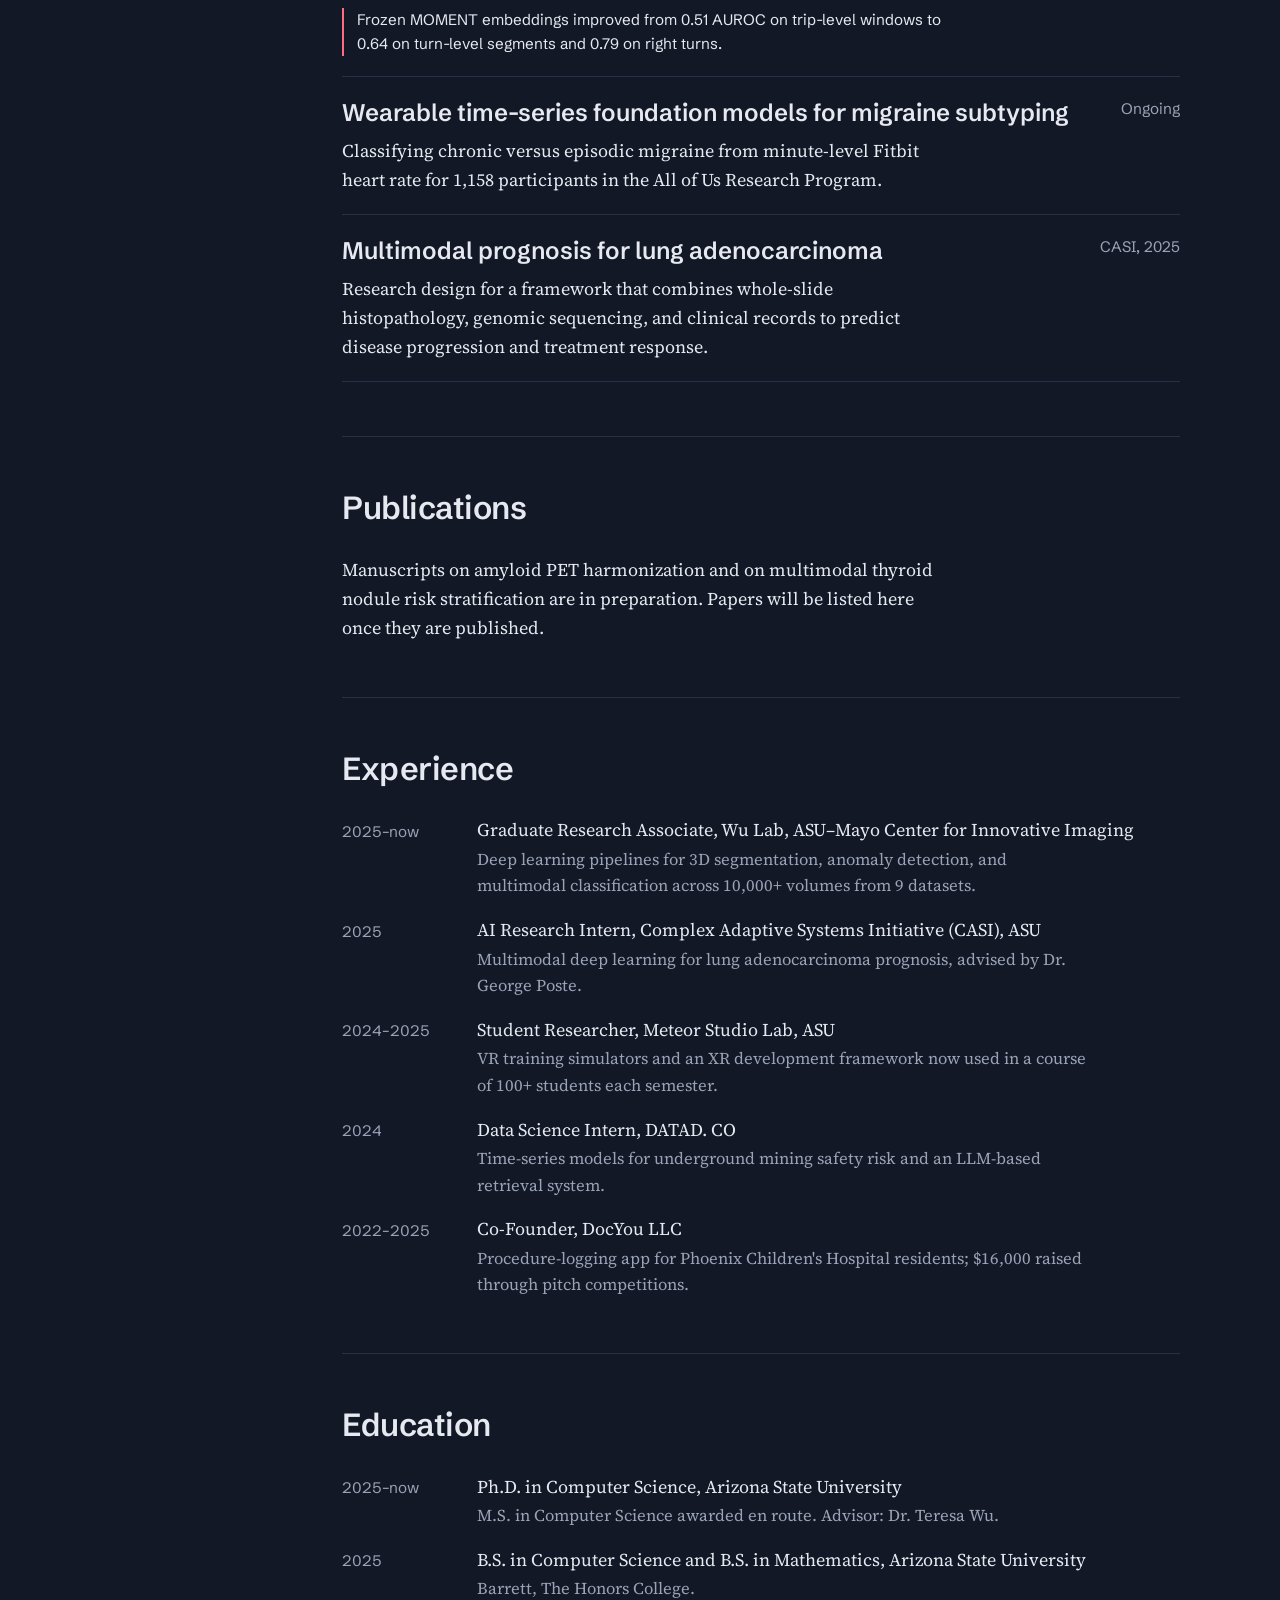
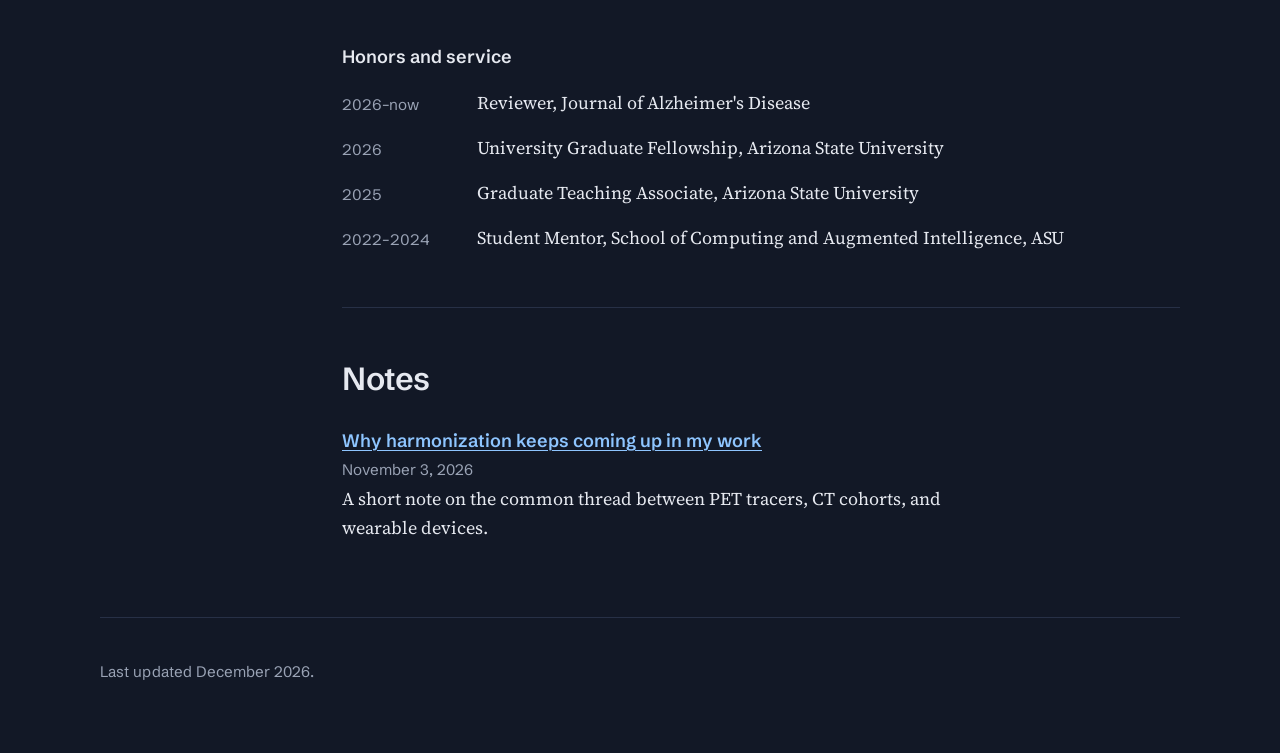
==== commit 7c6a7bf7: "Update index.html" ====
--- a/index.html
+++ b/index.html
@@ -33,13 +33,13 @@
     </aside>
     <div class="bio">
       <div id="about-body" class="prose"></div>
+      <figure class="strip" aria-label="Animated heart rhythm trace. Move across or tap it to change the rate.">
+        <canvas id="ecg"></canvas>
+        <figcaption class="strip-readout"><span id="bpm">64</span> bpm</figcaption>
+      </figure>
     </div>
   </header>
 
-  <figure class="strip" aria-label="Animated heart rhythm trace. Move across or tap it to change the rate.">
-    <canvas id="ecg"></canvas>
-    <figcaption class="strip-readout"><span id="bpm">64</span> bpm</figcaption>
-  </figure>
 
   <div class="layout wrap">
     <nav class="toc" aria-label="Sections">
--- a/assets/css/style.css
+++ b/assets/css/style.css
@@ -119,7 +119,7 @@
 .contact a:hover span { text-decoration: underline; text-underline-offset: 0.18em; }
 .contact svg { width: 17px; height: 17px; flex: none; color: var(--trace); }
 
-.bio { padding-top: 0.2rem; }
+.bio { margin-top: -0.45rem; }
 .tagline {
   font-family: var(--serif);
   font-size: var(--s1);
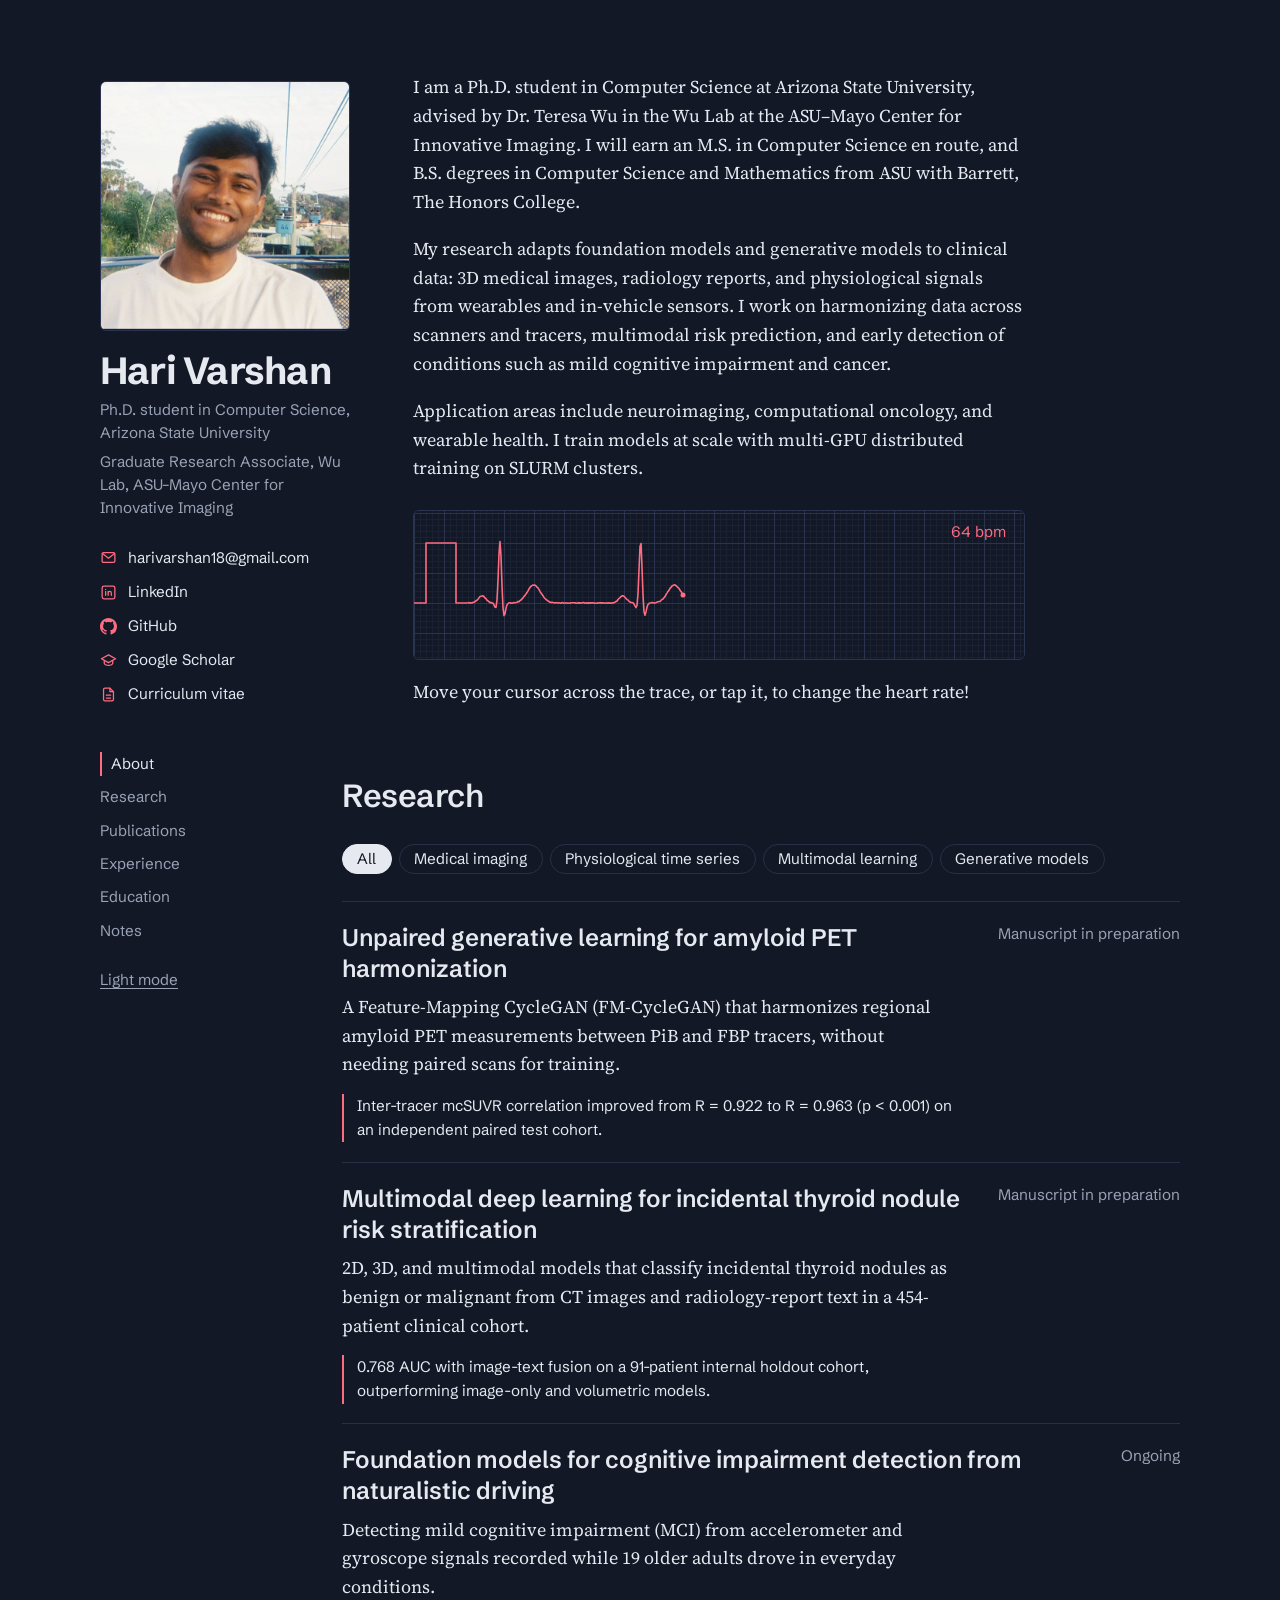
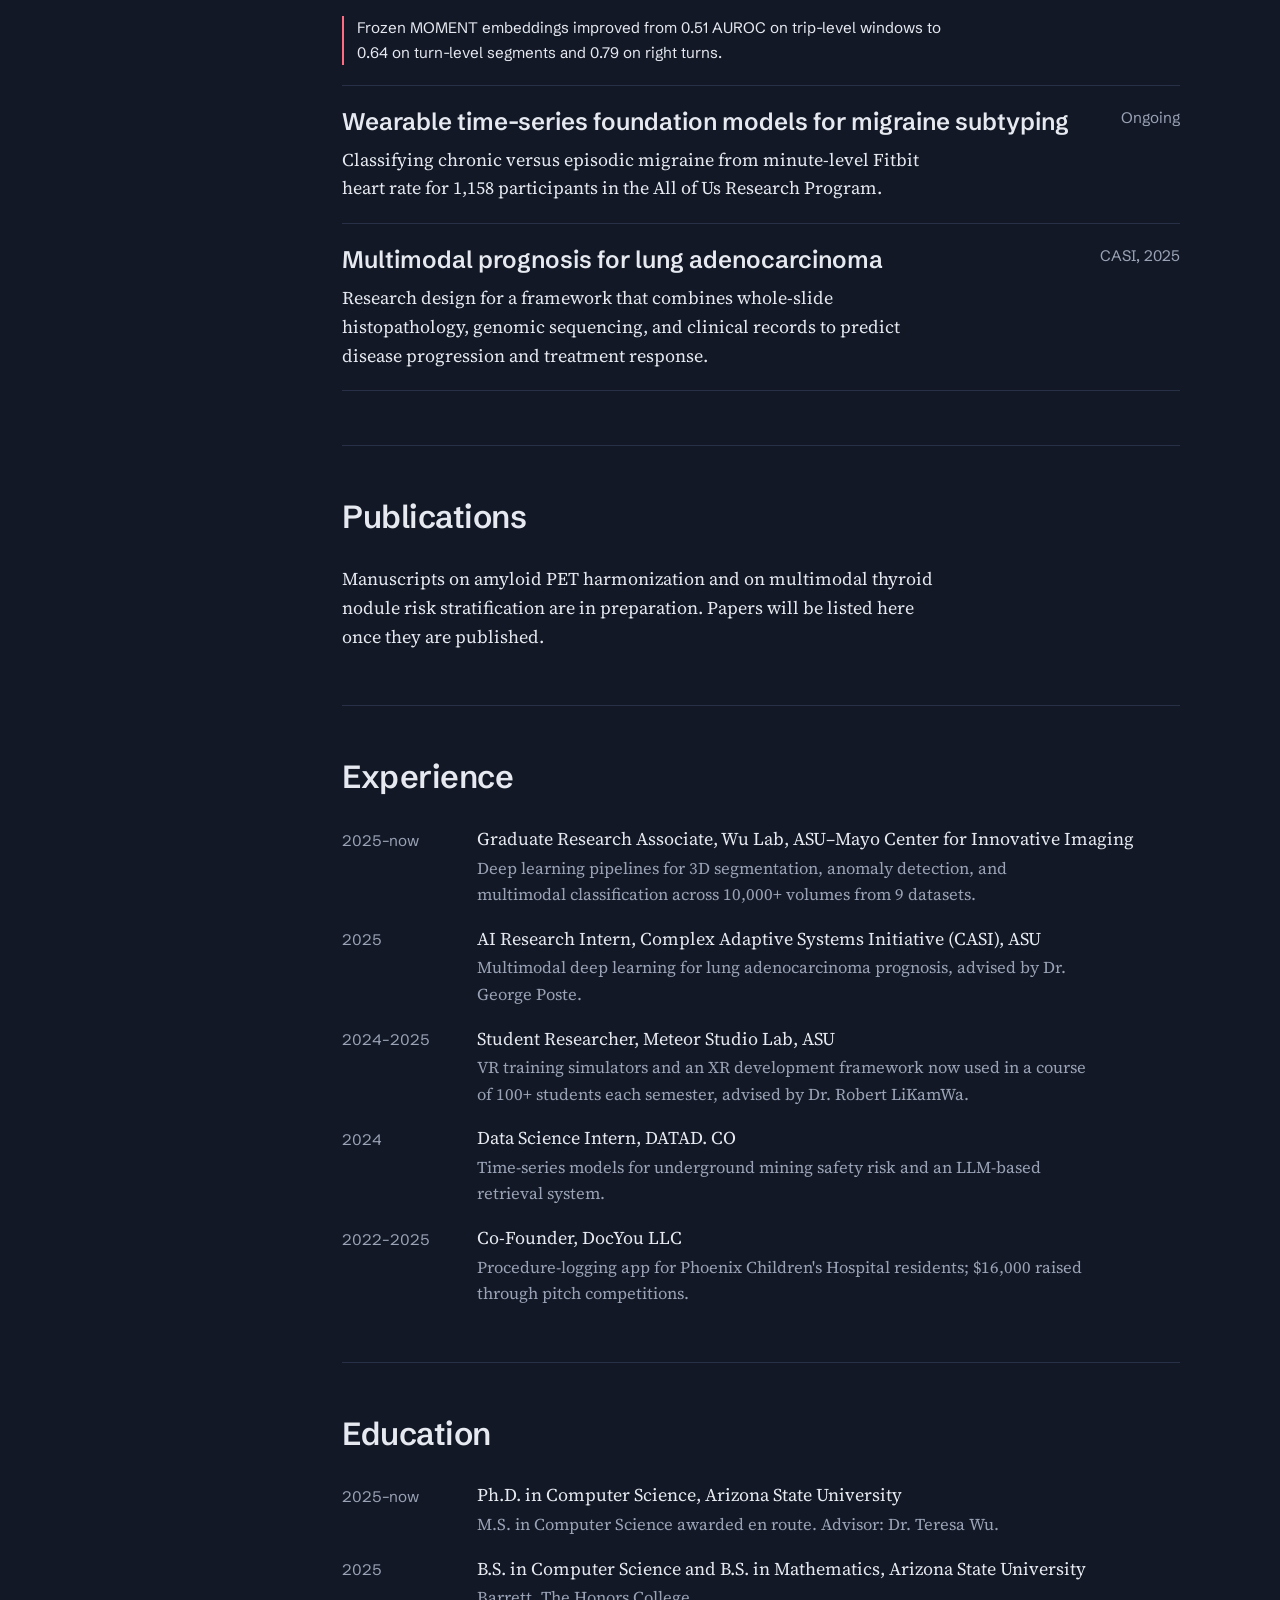
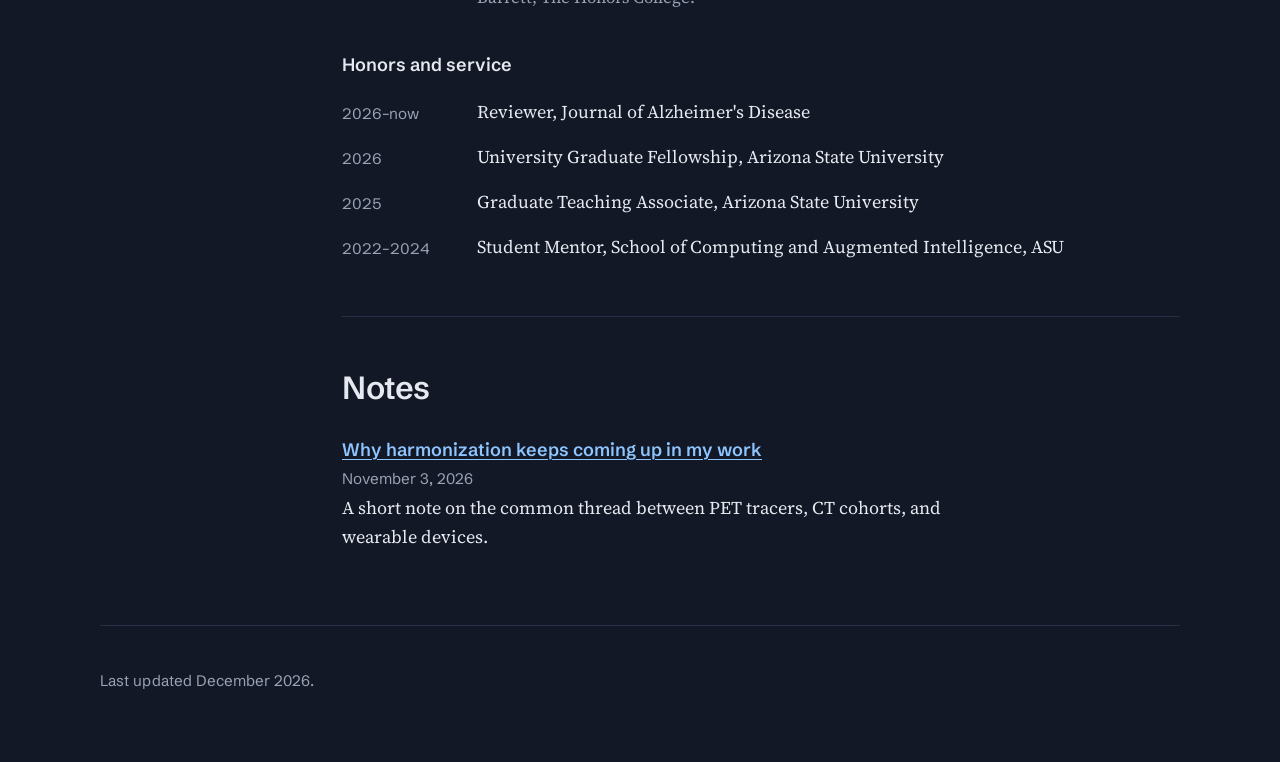
==== commit 024fe5be: "Add hint for changing heart rate in index.html" ====
--- a/index.html
+++ b/index.html
@@ -37,6 +37,7 @@
         <canvas id="ecg"></canvas>
         <figcaption class="strip-readout"><span id="bpm">64</span> bpm</figcaption>
       </figure>
+      <p class="strip-hint">Move your cursor across the trace, or tap it, to change the heart rate!</p>
     </div>
   </header>
 
--- a/assets/css/style.css
+++ b/assets/css/style.css
@@ -130,9 +130,12 @@
 
 .strip {
   position: relative;
-  margin: clamp(2.5rem, 6vw, 3.5rem) 0 0;
-  height: clamp(130px, 18vw, 170px);
-  border-block: 1px solid var(--grid-major);
+  margin: 1.5rem 0 0;
+  max-width: var(--measure);
+  height: 150px;
+  border: 1px solid var(--grid-major);
+  border-radius: 6px;
+  overflow: hidden;
   cursor: ew-resize;
   touch-action: pan-y;
 }
